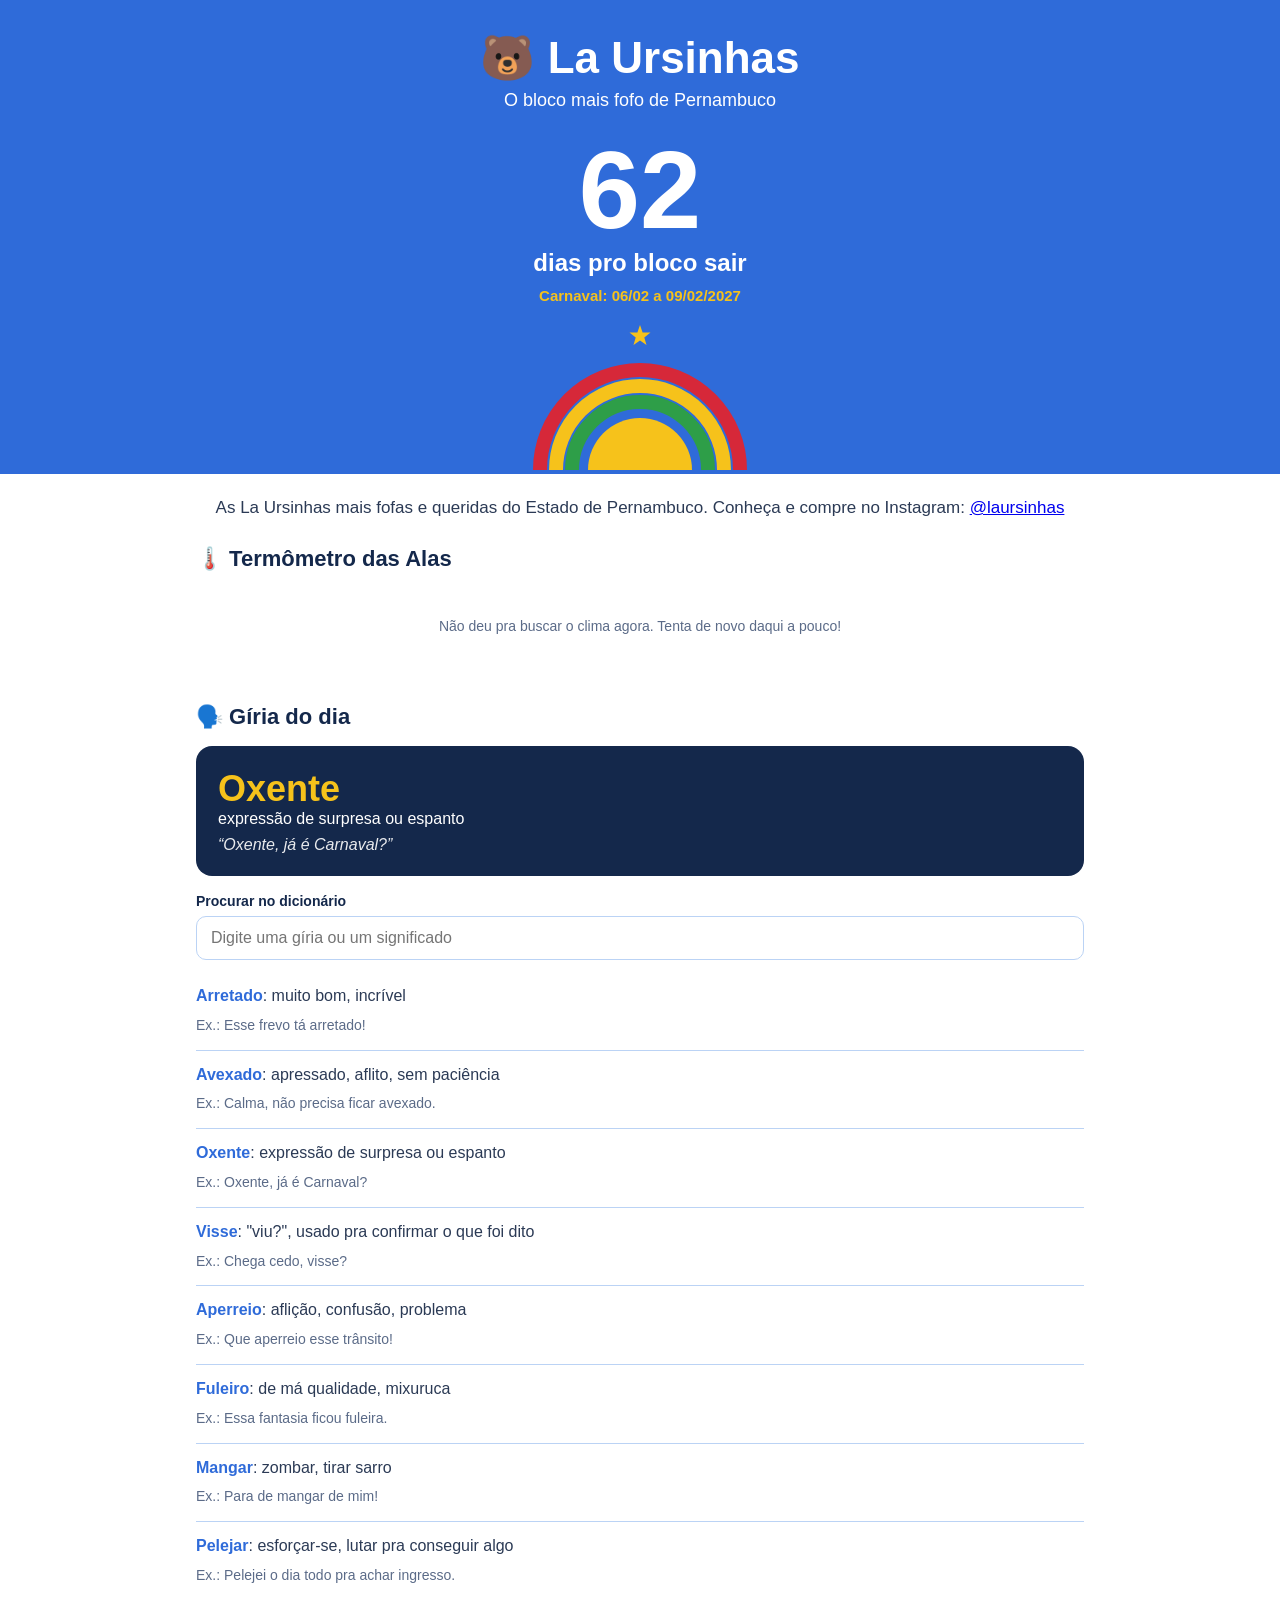
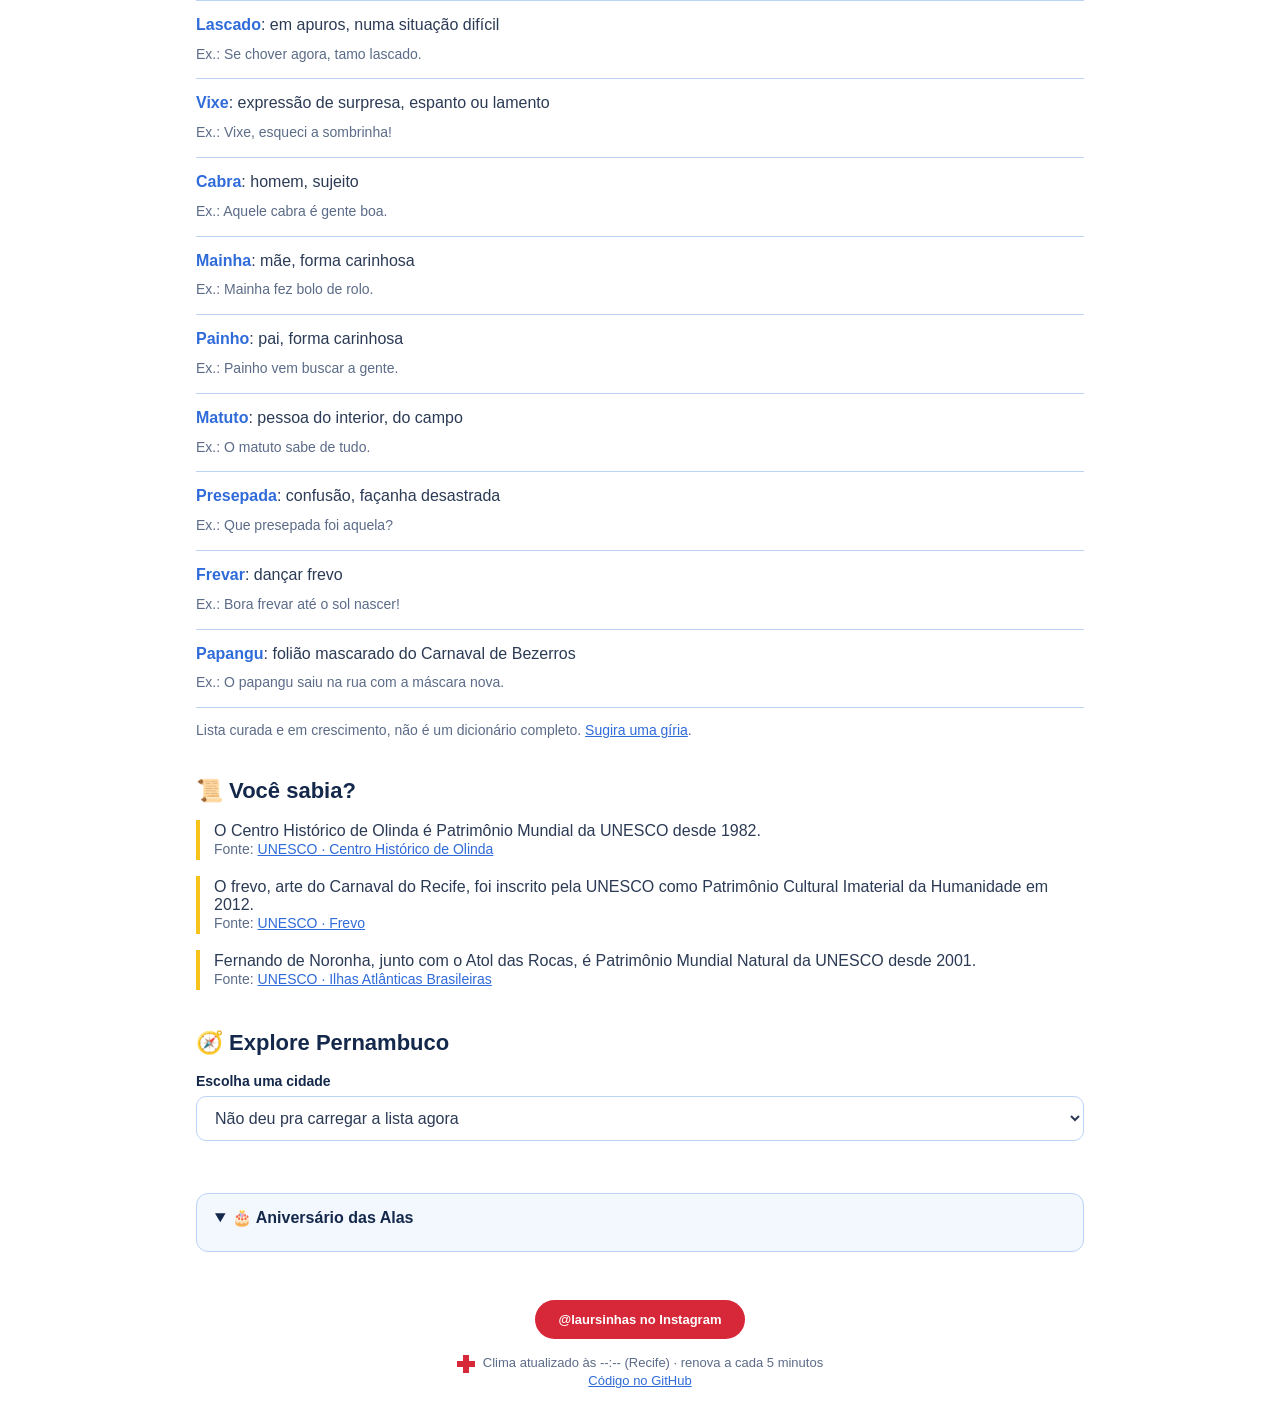
==== index.html @ 79eb5027 "Add files via upload" ====
<!DOCTYPE html>
<html lang="pt-BR">
<head>
<meta charset="utf-8">
<meta name="viewport" content="width=device-width, initial-scale=1">
<title>La Ursinhas · O bloco mais fofo de Pernambuco</title>
<meta name="description" content="Contagem pro Carnaval, clima, gíria do dia e roteiros por Pernambuco, com Recife, Olinda e Bezerros.">
<link rel="canonical" href="https://laursinhas.xyz/">
<link rel="icon" href="data:image/svg+xml,%3Csvg xmlns='http://www.w3.org/2000/svg' viewBox='0 0 100 100'%3E%3Ctext y='.9em' font-size='90'%3E🐻%3C/text%3E%3C/svg%3E">
<meta name="theme-color" content="#2F6BD9">
<meta property="og:type" content="website">
<meta property="og:locale" content="pt_BR">
<meta property="og:url" content="https://laursinhas.xyz/">
<meta property="og:title" content="La Ursinhas · O bloco mais fofo de Pernambuco">
<meta property="og:description" content="Contagem pro Carnaval, clima, gíria do dia e roteiros por Pernambuco.">
<meta property="og:image" content="https://laursinhas.xyz/assets/og.png">
<meta name="twitter:card" content="summary_large_image">
<script type="application/ld+json">{"@context":"https://schema.org","@type":"Organization","name":"La Ursinhas","url":"https://laursinhas.xyz/","sameAs":["https://instagram.com/laursinhas"]}</script>
<style>
:root{--azul:#2F6BD9;--azul-esc:#14284B;--amarelo:#F6C21B;--vermelho:#D62839;--fundo:#F3F8FF;--borda:#BBD3F5;--texto:#2B3A55;--suave:#5B6B88}
*{box-sizing:border-box}
body{margin:0;font-family:"Segoe UI",Helvetica,Arial,sans-serif;background:#fff;color:var(--texto)}
:focus-visible{outline:3px solid var(--amarelo);outline-offset:2px}
header{background:var(--azul);color:#fff;text-align:center;padding:32px 16px 0}
h1{margin:0;font-size:clamp(28px,6vw,44px)}
.tag{margin:6px 0 24px;font-size:18px}
.grande{font-size:clamp(64px,18vw,110px);font-weight:800;line-height:1}
.linha{font-size:clamp(18px,4vw,24px);font-weight:600;margin-top:4px}
.periodo{margin-top:10px;font-size:15px;color:var(--amarelo);font-weight:700}
.emblema{display:block;width:240px;max-width:60%;margin:18px auto 0}
main{max-width:920px;margin:0 auto;padding:24px 16px}
.intro{text-align:center;font-size:17px;margin:0 0 28px}
h2{color:var(--azul-esc);font-size:22px;margin:0 0 16px}
.sec{margin-top:40px}
.alas,.dias{display:grid;grid-template-columns:repeat(auto-fit,minmax(250px,1fr));gap:20px}
.card{background:var(--fundo);border:1.5px solid var(--borda);border-radius:16px;padding:20px}
.card.quente{border:4px solid var(--amarelo);padding:17px}
.selo{font-size:12px;font-weight:700;color:var(--vermelho);margin-bottom:6px}
.topo{display:flex;justify-content:space-between;align-items:center}
.emoji{font-size:38px}
.temp{font-size:40px;font-weight:800;color:var(--azul)}
.nome{font-size:22px;font-weight:700;color:var(--azul-esc);margin-top:8px}
.ala{font-size:14px;color:var(--suave)}
.frase{margin:10px 0;font-size:15px;min-height:40px}
.aniv{font-size:14px;font-weight:700;color:var(--vermelho)}
.erro,.carregando,.nota{color:var(--suave);font-size:14px}
.erro,.carregando{padding:16px;text-align:center}
.destaque{background:var(--azul-esc);color:#fff;border-radius:16px;padding:22px;margin-bottom:16px}
.destaque .p{font-size:36px;font-weight:800;color:var(--amarelo)}
.destaque .ex{margin-top:8px;font-style:italic;opacity:.9}
input,select{font:inherit;width:100%;padding:12px 14px;border:1.5px solid var(--borda);border-radius:10px;background:#fff;color:var(--texto);margin:6px 0 12px}
label{font-weight:700;color:var(--azul-esc);font-size:14px}
.dic{list-style:none;padding:0;margin:0}
.dic li{padding:10px 0;border-bottom:1px solid var(--borda)}
.dic b{color:var(--azul)}
.fato{border-left:4px solid var(--amarelo);padding:2px 0 2px 14px;margin:16px 0}
.fato a,.nota a,.card a,footer a{color:var(--azul)}
details{margin-top:40px;background:var(--fundo);border:1.5px solid var(--borda);border-radius:12px;padding:14px 18px}
summary{cursor:pointer;font-weight:700;color:var(--azul-esc)}
ul{margin:10px 0 0;padding-left:20px;line-height:1.8}
footer{text-align:center;padding:24px 16px 40px;color:var(--suave);font-size:13px}
.botao{display:inline-block;margin-bottom:16px;padding:12px 24px;background:var(--vermelho);color:#fff!important;text-decoration:none;font-weight:700;border-radius:999px}
.cruz{display:inline-block;width:18px;height:18px;vertical-align:middle;margin-right:8px;background:linear-gradient(var(--vermelho),var(--vermelho)) center/6px 100% no-repeat,linear-gradient(var(--vermelho),var(--vermelho)) center/100% 6px no-repeat}
</style>
</head>
<body>
<header>
  <h1>🐻 La Ursinhas</h1>
  <p class="tag">O bloco mais fofo de Pernambuco</p>
  <div class="grande" id="grande">…</div>
  <div class="linha" id="linha"></div>
  <div class="periodo">Carnaval: <span id="periodo"></span></div>
  <svg class="emblema" viewBox="0 -18 240 152" aria-hidden="true">
    <path d="M20 130A100 100 0 0 1 220 130" fill="none" stroke="#D62839" stroke-width="14"/>
    <path d="M36 130A84 84 0 0 1 204 130" fill="none" stroke="#F6C21B" stroke-width="14"/>
    <path d="M52 130A68 68 0 0 1 188 130" fill="none" stroke="#2E9E48" stroke-width="14"/>
    <path d="M68 130A52 52 0 0 1 172 130Z" fill="#F6C21B"/>
    <polygon points="120,-15 117.4,-7.6 109.5,-7.4 115.7,-2.6 113.5,4.9 120,0.5 126.5,4.9 124.3,-2.6 130.5,-7.4 122.6,-7.6" fill="#F6C21B"/>
  </svg>
</header>
<main>
  <p class="intro">As La Ursinhas mais fofas e queridas do Estado de Pernambuco. Conheça e compre no Instagram: <a href="https://instagram.com/laursinhas">@laursinhas</a></p>

  <h2>🌡️ Termômetro das Alas</h2>
  <section class="alas" id="alas"><p class="carregando">Carregando o clima…</p></section>

  <section class="sec">
    <h2>🗣️ Gíria do dia</h2>
    <div class="destaque"><div class="p" id="gp"></div><div id="gs"></div><div class="ex" id="ge"></div></div>
    <label for="busca">Procurar no dicionário</label>
    <input id="busca" type="search" placeholder="Digite uma gíria ou um significado">
    <ul class="dic" id="lista"></ul>
    <p class="nota">Lista curada e em crescimento, não é um dicionário completo. <a href="https://github.com/laursinhas/laursinhas/issues/new?title=Sugest%C3%A3o%20de%20g%C3%ADria">Sugira uma gíria</a>.</p>
  </section>

  <section class="sec">
    <h2>📜 Você sabia?</h2>
    <div id="fatos"></div>
  </section>

  <section class="sec">
    <h2>🧭 Explore Pernambuco</h2>
    <label for="cidade">Escolha uma cidade</label>
    <select id="cidade"><option value="">Carregando cidades…</option></select>
    <div id="roteiro" aria-live="polite"></div>
  </section>

  <details open>
    <summary>🎂 Aniversário das Alas</summary>
    <ul id="aniversarios"></ul>
  </details>
</main>
<footer>
  <a class="botao" href="https://instagram.com/laursinhas">@laursinhas no Instagram</a><br>
  <span class="cruz"></span>Clima atualizado às <span id="hora">--:--</span> (Recife) · renova a cada 5 minutos<br>
  <a href="https://github.com/laursinhas/laursinhas">Código no GitHub</a>
</footer>
<script>
const DIA = 864e5;
const $ = id => document.getElementById(id);
const esc = s => String(s).replace(/[&<>"']/g, c => ({"&":"&amp;","<":"&lt;",">":"&gt;",'"':"&quot;","'":"&#39;"}[c]));
const norm = s => s.normalize("NFD").replace(/[\u0300-\u036f]/g, "").toLowerCase();

const CIDADES = [
  {nome:"Bezerros", lat:-8.23, lon:-35.80, ala:"Ala dos Papangus", aniv:[5,18,null]},
  {nome:"Recife",   lat:-8.05, lon:-34.88, ala:"Ala do Frevo",     aniv:[3,12,1537]},
  {nome:"Olinda",   lat:-8.01, lon:-34.86, ala:"Ala dos Bonecos",  aniv:[3,12,1535]},
];

// palavra, significado, exemplo
const GIRIAS = [
  ["Arretado","muito bom, incrível","Esse frevo tá arretado!"],
  ["Avexado","apressado, aflito, sem paciência","Calma, não precisa ficar avexado."],
  ["Oxente","expressão de surpresa ou espanto","Oxente, já é Carnaval?"],
  ["Visse","\"viu?\", usado pra confirmar o que foi dito","Chega cedo, visse?"],
  ["Aperreio","aflição, confusão, problema","Que aperreio esse trânsito!"],
  ["Fuleiro","de má qualidade, mixuruca","Essa fantasia ficou fuleira."],
  ["Mangar","zombar, tirar sarro","Para de mangar de mim!"],
  ["Pelejar","esforçar-se, lutar pra conseguir algo","Pelejei o dia todo pra achar ingresso."],
  ["Lascado","em apuros, numa situação difícil","Se chover agora, tamo lascado."],
  ["Vixe","expressão de surpresa, espanto ou lamento","Vixe, esqueci a sombrinha!"],
  ["Cabra","homem, sujeito","Aquele cabra é gente boa."],
  ["Mainha","mãe, forma carinhosa","Mainha fez bolo de rolo."],
  ["Painho","pai, forma carinhosa","Painho vem buscar a gente."],
  ["Matuto","pessoa do interior, do campo","O matuto sabe de tudo."],
  ["Presepada","confusão, façanha desastrada","Que presepada foi aquela?"],
  ["Frevar","dançar frevo","Bora frevar até o sol nascer!"],
  ["Papangu","folião mascarado do Carnaval de Bezerros","O papangu saiu na rua com a máscara nova."]
];

// texto, nome da fonte, link da fonte
const FATOS = [
  ["O Centro Histórico de Olinda é Patrimônio Mundial da UNESCO desde 1982.","UNESCO · Centro Histórico de Olinda","https://whc.unesco.org/en/list/189"],
  ["O frevo, arte do Carnaval do Recife, foi inscrito pela UNESCO como Patrimônio Cultural Imaterial da Humanidade em 2012.","UNESCO · Frevo","https://ich.unesco.org/en/RL/00603"],
  ["Fernando de Noronha, junto com o Atol das Rocas, é Patrimônio Mundial Natural da UNESCO desde 2001.","UNESCO · Ilhas Atlânticas Brasileiras","https://whc.unesco.org/en/list/1000"]
];

function hojeRecife(){
  const [y,m,d] = new Intl.DateTimeFormat("en-CA",{timeZone:"America/Recife"}).format(new Date()).split("-").map(Number);
  return Date.UTC(y,m-1,d);
}
function fmt(ts, comAno){
  const d = new Date(ts);
  const s = String(d.getUTCDate()).padStart(2,"0")+"/"+String(d.getUTCMonth()+1).padStart(2,"0");
  return comAno ? s+"/"+d.getUTCFullYear() : s;
}
function pascoa(ano){
  const a=ano%19, b=Math.floor(ano/100), c=ano%100, d=Math.floor(b/4), e=b%4;
  const f=Math.floor((b+8)/25), g=Math.floor((b-f+1)/3);
  const h=(19*a+b-d-g+15)%30, i=Math.floor(c/4), k=c%4;
  const l=(32+2*e+2*i-h-k)%7, m=Math.floor((a+11*h+22*l)/451);
  const x=h+l-7*m+114;
  return Date.UTC(ano, Math.floor(x/31)-1, (x%31)+1);
}
const sabadoCarnaval = ano => pascoa(ano) - 50*DIA;

function carnaval(){
  const hoje = hojeRecife(), ano = new Date(hoje).getUTCFullYear();
  let c = sabadoCarnaval(ano);
  if (hoje > c + 3*DIA) c = sabadoCarnaval(ano+1);
  const dias = Math.round((c-hoje)/DIA);
  let grande, linha;
  if (dias > 1){ grande = dias; linha = "dias pro bloco sair"; }
  else if (dias === 1){ grande = "1"; linha = "dia: é amanhã!"; }
  else if (dias === 0){ grande = "HOJE"; linha = "o bloco está na rua!"; }
  else { grande = "🥁"; linha = "o Carnaval não para!"; }
  $("grande").textContent = grande;
  $("linha").textContent = linha;
  $("periodo").textContent = fmt(c)+" a "+fmt(c+3*DIA,true);
}

function aniversario(mes, dia, ano){
  const hoje = hojeRecife(), y = new Date(hoje).getUTCFullYear();
  let p = Date.UTC(y,mes-1,dia);
  if (p < hoje) p = Date.UTC(y+1,mes-1,dia);
  const faltam = Math.round((p-hoje)/DIA);
  const idade = ano ? ` (${new Date(p).getUTCFullYear()-ano} anos)` : "";
  return {faltam, data: fmt(p), idade};
}

function humor(t, chuva, code){
  if (code >= 95) return ["⛈️","Trovoada! Bloco recolhido, frevo só dentro de casa."];
  if (chuva > 0 || (code>=51 && code<=67) || (code>=80 && code<=82)) return ["🌧️","Choveu! Abre a sombrinha que o frevo não para."];
  if (t >= 32) return ["🥵","Quente demais! Bloco na sombra com água de coco."];
  if (t <= 22) return ["🧣","Fresquinho! Papangu de casaco hoje."];
  return ["😎","Tempo bom, bloco liberado pra sair."];
}

async function atualizar(){
  carnaval();
  const box = $("alas");
  try{
    const url = "https://api.open-meteo.com/v1/forecast?latitude="+CIDADES.map(c=>c.lat).join(",")
      +"&longitude="+CIDADES.map(c=>c.lon).join(",")
      +"&current=temperature_2m,precipitation,weather_code&timezone=America/Recife";
    const r = await fetch(url);
    if (!r.ok) throw new Error(r.status);
    const dados = await r.json();
    const itens = CIDADES.map((c,i)=>{
      const cur = dados[i].current;
      const [e,f] = humor(cur.temperature_2m, cur.precipitation, cur.weather_code);
      return {...c, temp:cur.temperature_2m, e, f, a:aniversario(...c.aniv)};
    });
    const iq = itens.findIndex(x => x.temp === Math.max(...itens.map(y=>y.temp)));
    box.innerHTML = itens.map((x,i)=>`
      <article class="card${i===iq?" quente":""}">
        ${i===iq?'<div class="selo">🔥 ALA MAIS QUENTE</div>':""}
        <div class="topo"><span class="emoji">${x.e}</span><span class="temp">${Math.round(x.temp)}°C</span></div>
        <div class="nome">${x.nome}</div>
        <div class="ala">${x.ala}</div>
        <p class="frase">${x.f}</p>
        <div class="aniv">🎂 ${x.a.faltam===0 ? "parabéns, é hoje!" : x.a.data+" · faltam "+x.a.faltam+" dias"}</div>
      </article>`).join("");
    $("aniversarios").innerHTML = [...itens]
      .sort((p,q)=>p.a.faltam-q.a.faltam)
      .map(x=>`<li>🎂 ${x.nome}: ${x.a.faltam===0 ? "parabéns, é hoje!" : "faltam "+x.a.faltam+" dias, em "+x.a.data}${x.a.idade}</li>`).join("");
    $("hora").textContent = new Intl.DateTimeFormat("pt-BR",{timeZone:"America/Recife",hour:"2-digit",minute:"2-digit"}).format(new Date());
  }catch(e){
    box.innerHTML = '<p class="erro">Não deu pra buscar o clima agora. Tenta de novo daqui a pouco!</p>';
  }
}

// ---------- Gíria do dia + dicionário ----------
function girias(){
  const g = GIRIAS[Math.floor(hojeRecife()/DIA) % GIRIAS.length];
  $("gp").textContent = g[0];
  $("gs").textContent = g[1];
  $("ge").textContent = "“"+g[2]+"”";
  const mostrar = q => {
    const t = norm(q.trim());
    const l = GIRIAS.filter(x => norm(x[0]+" "+x[1]).includes(t));
    $("lista").innerHTML = l.length
      ? l.map(x=>`<li><b>${esc(x[0])}</b>: ${esc(x[1])}<br><span class="ala">Ex.: ${esc(x[2])}</span></li>`).join("")
      : '<li class="erro">Nenhuma gíria encontrada. Que tal sugerir essa?</li>';
  };
  $("busca").addEventListener("input", e => mostrar(e.target.value));
  mostrar("");
}

function fatos(){
  $("fatos").innerHTML = FATOS.map(f=>`<div class="fato">${esc(f[0])}<br><span class="nota">Fonte: <a href="${esc(f[2])}" target="_blank" rel="noopener">${esc(f[1])}</a></span></div>`).join("");
}

// ---------- Explore Pernambuco ----------
async function cidades(){
  const sel = $("cidade");
  try{
    const r = await fetch("https://servicodados.ibge.gov.br/api/v1/localidades/estados/26/municipios?orderBy=nome");
    if (!r.ok) throw new Error(r.status);
    const l = await r.json();
    sel.innerHTML = '<option value="">Escolha uma cidade…</option>'+l.map(m=>`<option>${esc(m.nome)}</option>`).join("");
  }catch(e){
    sel.innerHTML = '<option value="">Não deu pra carregar a lista agora</option>';
  }
  sel.addEventListener("change", () => roteiro(sel.value));
}

async function roteiro(nome){
  const out = $("roteiro");
  if (!nome){ out.innerHTML = ""; return; }
  out.innerHTML = '<p class="carregando">Montando o roteiro…</p>';
  try{
    const g = await (await fetch("https://geocoding-api.open-meteo.com/v1/search?name="+encodeURIComponent(nome)+"&count=10&language=pt&country_code=BR")).json();
    const loc = (g.results||[]).find(x => x.admin1 === "Pernambuco");
    if (!loc) throw new Error("sem-local");
    const [p, w] = await Promise.all([
      fetch(`https://api.open-meteo.com/v1/forecast?latitude=${loc.latitude}&longitude=${loc.longitude}&current=temperature_2m&daily=temperature_2m_max,precipitation_probability_max&forecast_days=3&timezone=auto`).then(r=>r.json()),
      fetch(`https://pt.wikipedia.org/w/api.php?action=query&list=geosearch&gscoord=${loc.latitude}%7C${loc.longitude}&gsradius=10000&gslimit=15&format=json&origin=*`).then(r=>r.json())
    ]);
    const lugares = (w.query && w.query.geosearch) || [];
    let h = `<p>Agora em <b>${esc(nome)}</b>: ${Math.round(p.current.temperature_2m)}°C</p>`;
    if (!lugares.length) h += '<p class="erro">Não achei lugares citados na Wikipédia perto dessa cidade.</p>';
    h += '<div class="dias">';
    for (let d = 0; d < 3 && d*3 < lugares.length; d++){
      const chuva = p.daily.precipitation_probability_max[d];
      const dt = p.daily.time[d].split("-").reverse().slice(0,2).join("/");
      h += `<article class="card"><b>Dia ${d+1} · ${dt}</b>
        <div class="ala">${chuva>=60?"🌧️":"🌤️"} ${chuva}% de chuva · máx. ${Math.round(p.daily.temperature_2m_max[d])}°C${chuva>=60?" · deixa o ar livre pra outro dia":""}</div><ul>`
        + lugares.slice(d*3, d*3+3).map(l=>`<li><a href="https://pt.wikipedia.org/wiki/${encodeURIComponent(l.title.replace(/ /g,"_"))}" target="_blank" rel="noopener">${esc(l.title)}</a> <span class="ala">(${(l.dist/1000).toFixed(1)} km)</span></li>`).join("")
        + "</ul></article>";
    }
    h += '</div><p class="nota">Sugestão automática com lugares próximos citados na Wikipédia, do mais perto pro mais longe. Confira horários e se o local está aberto antes de ir.</p>';
    out.innerHTML = h;
  }catch(e){
    out.innerHTML = '<p class="erro">Não consegui montar o roteiro dessa cidade agora. Tenta outra ou volta daqui a pouco.</p>';
  }
}

girias();
fatos();
cidades();
atualizar();
setInterval(atualizar, 5*60*1000);
</script>
</body>
</html>
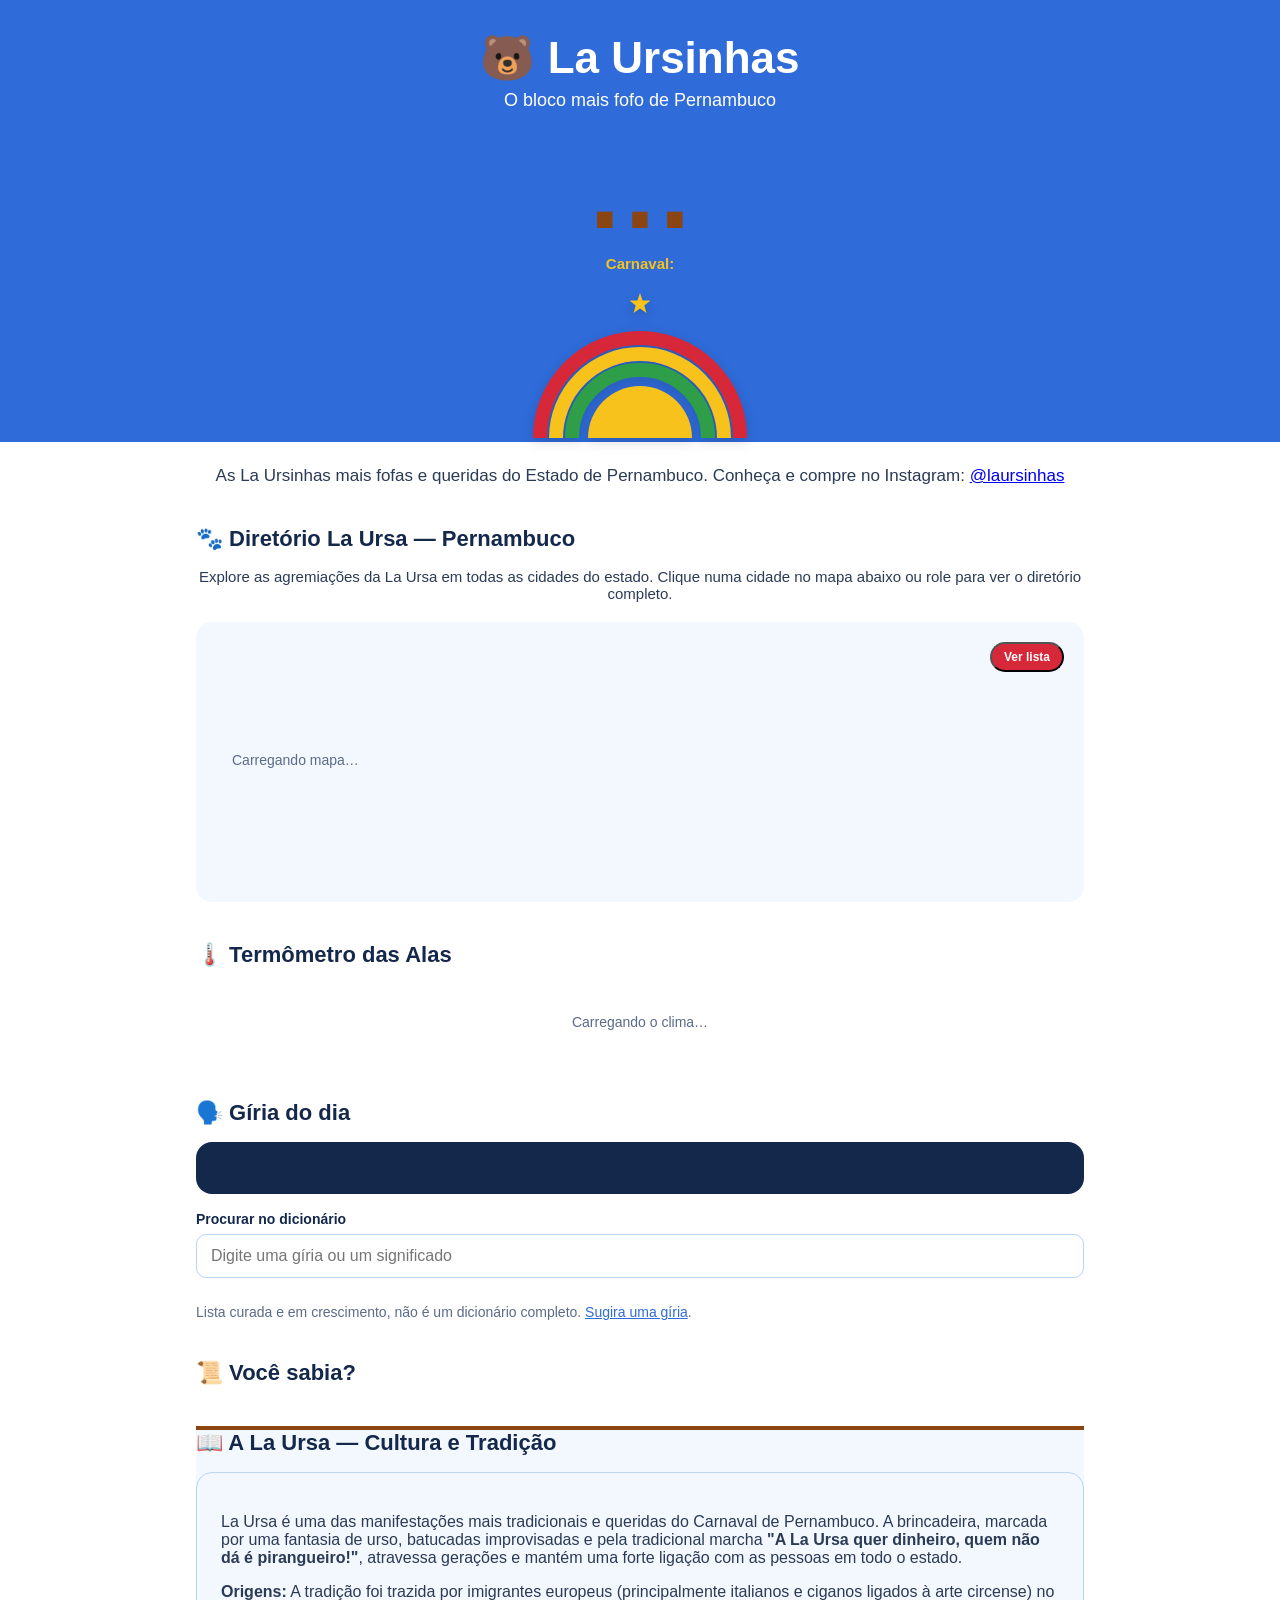
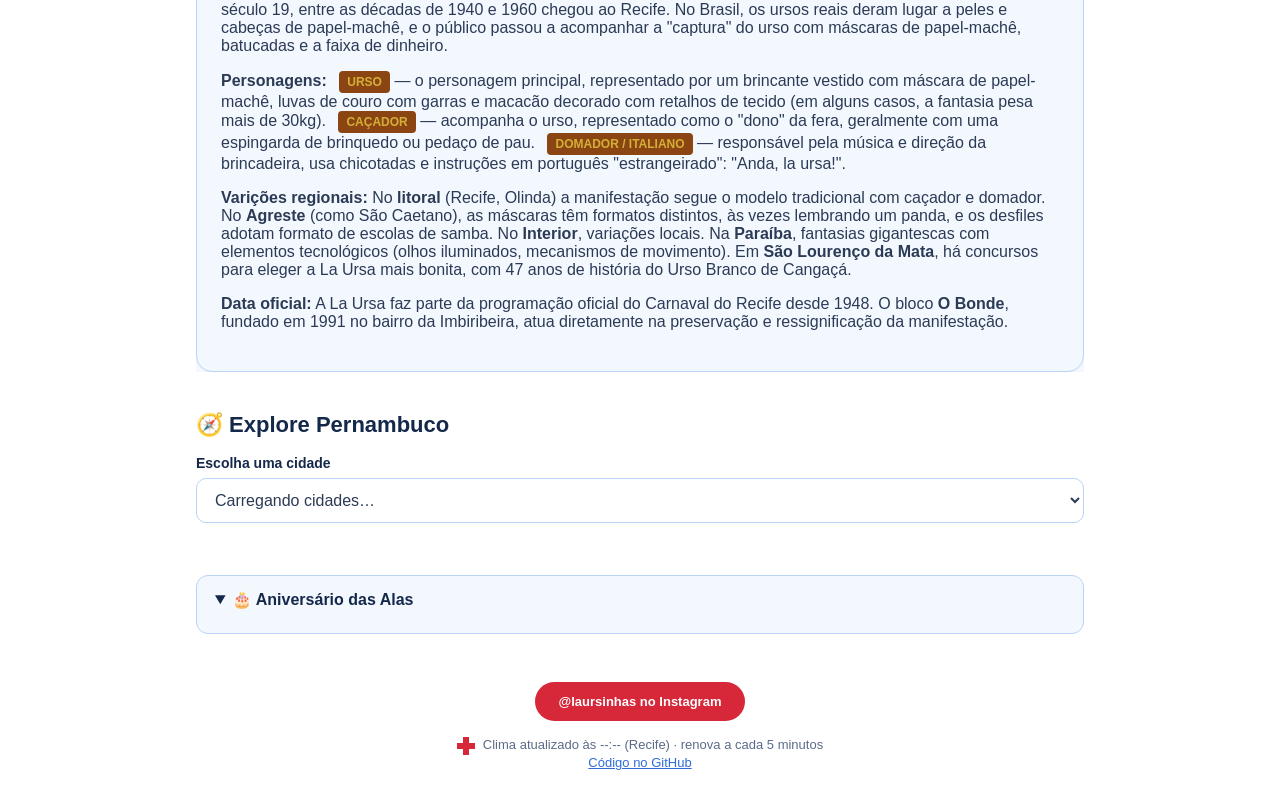
==== commit 05e0389b: "v2.0 do website LaUrsinhas v2.0 criado usando Nemotron 3.5 Lightning Free no OpenCode" ====
--- a/index.html
+++ b/index.html
@@ -4,7 +4,7 @@
 <meta charset="utf-8">
 <meta name="viewport" content="width=device-width, initial-scale=1">
 <title>La Ursinhas · O bloco mais fofo de Pernambuco</title>
-<meta name="description" content="Contagem pro Carnaval, clima, gíria do dia e roteiros por Pernambuco, com Recife, Olinda e Bezerros.">
+<meta name="description" content="Contagem pro Carnaval, clima, gíria do dia e roteiros por Pernambuco, com La Ursa e o universo cultural do Carnaval pernambucano">
 <link rel="canonical" href="https://laursinhas.xyz/">
 <link rel="icon" href="data:image/svg+xml,%3Csvg xmlns='http://www.w3.org/2000/svg' viewBox='0 0 100 100'%3E%3Ctext y='.9em' font-size='90'%3E🐻%3C/text%3E%3C/svg%3E">
 <meta name="theme-color" content="#2F6BD9">
@@ -12,22 +12,22 @@
 <meta property="og:locale" content="pt_BR">
 <meta property="og:url" content="https://laursinhas.xyz/">
 <meta property="og:title" content="La Ursinhas · O bloco mais fofo de Pernambuco">
-<meta property="og:description" content="Contagem pro Carnaval, clima, gíria do dia e roteiros por Pernambuco.">
+<meta property="og:description" content="Contagem pro Carnaval, clima, gíria do dia e roteiros por Pernambuco, com La Ursa">
 <meta property="og:image" content="https://laursinhas.xyz/assets/og.png">
 <meta name="twitter:card" content="summary_large_image">
 <script type="application/ld+json">{"@context":"https://schema.org","@type":"Organization","name":"La Ursinhas","url":"https://laursinhas.xyz/","sameAs":["https://instagram.com/laursinhas"]}</script>
 <style>
-:root{--azul:#2F6BD9;--azul-esc:#14284B;--amarelo:#F6C21B;--vermelho:#D62839;--fundo:#F3F8FF;--borda:#BBD3F5;--texto:#2B3A55;--suave:#5B6B88}
+:root{--azul:#2F6BD9;--azul-esc:#14284B;--amarelo:#F6C21B;--vermelho:#D62839;--fundo:#F3F8FF;--borda:#BBD3F5;--texto:#2B3A55;--suave:#5B6B88;--ursa-marrão:#8B4513;--ursa-ouro:#D4AF37;--ursa-branco:#F5F5F5}
 *{box-sizing:border-box}
 body{margin:0;font-family:"Segoe UI",Helvetica,Arial,sans-serif;background:#fff;color:var(--texto)}
 :focus-visible{outline:3px solid var(--amarelo);outline-offset:2px}
 header{background:var(--azul);color:#fff;text-align:center;padding:32px 16px 0}
 h1{margin:0;font-size:clamp(28px,6vw,44px)}
 .tag{margin:6px 0 24px;font-size:18px}
-.grande{font-size:clamp(64px,18vw,110px);font-weight:800;line-height:1}
+.grande{font-size:clamp(64px,18vw,110px);font-weight:800;line-height:1;color:var(--ursa-marrão)}
 .linha{font-size:clamp(18px,4vw,24px);font-weight:600;margin-top:4px}
 .periodo{margin-top:10px;font-size:15px;color:var(--amarelo);font-weight:700}
-.emblema{display:block;width:240px;max-width:60%;margin:18px auto 0}
+.emblema{display:block;width:240px;max-width:60%;margin:18px auto 0;filter:drop-shadow(0 4px 6px rgba(0,0,0,.15))}
 main{max-width:920px;margin:0 auto;padding:24px 16px}
 .intro{text-align:center;font-size:17px;margin:0 0 28px}
 h2{color:var(--azul-esc);font-size:22px;margin:0 0 16px}
@@ -61,6 +61,7 @@
 footer{text-align:center;padding:24px 16px 40px;color:var(--suave);font-size:13px}
 .botao{display:inline-block;margin-bottom:16px;padding:12px 24px;background:var(--vermelho);color:#fff!important;text-decoration:none;font-weight:700;border-radius:999px}
 .cruz{display:inline-block;width:18px;height:18px;vertical-align:middle;margin-right:8px;background:linear-gradient(var(--vermelho),var(--vermelho)) center/6px 100% no-repeat,linear-gradient(var(--vermelho),var(--vermelho)) center/100% 6px no-repeat}
+.ursa-badge{display:inline-block;padding:4px 8px;border-radius:4px;font-size:12px;font-weight:700;background:var(--ursa-marrão);color:var(--ursa-ouro);margin-left:8px;text-transform:uppercase}
 </style>
 </head>
 <body>
@@ -81,9 +82,31 @@
 <main>
   <p class="intro">As La Ursinhas mais fofas e queridas do Estado de Pernambuco. Conheça e compre no Instagram: <a href="https://instagram.com/laursinhas">@laursinhas</a></p>
 
-  <h2>🌡️ Termômetro das Alas</h2>
-  <section class="alas" id="alas"><p class="carregando">Carregando o clima…</p></section>
-
+  <!-- La Ursa Directory -->
+  <section class="sec">
+    <h2>🐾 Diretório La Ursa — Pernambuco</h2>
+    <p class="intro" style="margin:0 0 20px;font-size:15px">Explore as agremiações da La Ursa em todas as cidades do estado. Clique numa cidade no mapa abaixo ou role para ver o diretório completo.</p>
+    <div id="mapa-ursa" style="height:280px;background:var(--fundo);border:1.5 solid var(--borda);border-radius:16px;padding:20px;margin:0 0 20px;position:relative;min-height:200px">
+      <div style="position:absolute;top:20px;right:20px">
+        <button class="botao" id="btn-lista" style="font-size:12px;padding:6px 12px">Ver lista</button>
+      </div>
+      <p class="carregando" style="position:absolute;left:20px;top:100px">Carregando mapa…</p>
+    </div>
+    <div id="diretorio-ursa" style="display:none;max-height:400px;overflow:auto">
+      <p style="font-size:14px;color:var(--suave)">Selecione uma cidade acima ou use o seletor:</p>
+      <select id="cidade-ursa" style="width:100%;padding:12px;margin:10px 0;border:1.5px solid var(--borda);border-radius:10px;font-size:15px">
+        <option value="">Selecione uma cidade</option>
+      </select>
+    </div>
+  </section>
+
+  <!-- Termômetro das Alas -->
+  <section class="sec">
+    <h2>🌡️ Termômetro das Alas</h2>
+    <section class="alas" id="alas"><p class="carregando">Carregando o clima…</p></section>
+  </section>
+
+  <!-- Gíria do dia -->
   <section class="sec">
     <h2>🗣️ Gíria do dia</h2>
     <div class="destaque"><div class="p" id="gp"></div><div id="gs"></div><div class="ex" id="ge"></div></div>
@@ -93,11 +116,25 @@
     <p class="nota">Lista curada e em crescimento, não é um dicionário completo. <a href="https://github.com/laursinhas/laursinhas/issues/new?title=Sugest%C3%A3o%20de%20g%C3%ADria">Sugira uma gíria</a>.</p>
   </section>
 
+  <!-- Você sabia? -->
   <section class="sec">
     <h2>📜 Você sabia?</h2>
     <div id="fatos"></div>
   </section>
 
+  <!-- La Ursa Cultural -->
+  <section class="sec" style="background:var(--fundo);border-top:4px solid var(--ursa-marrão)">
+    <h2>📖 A La Ursa — Cultura e Tradição</h2>
+    <div class="card" style="padding:24px">
+      <p>La Ursa é uma das manifestações mais tradicionais e queridas do Carnaval de Pernambuco. A brincadeira, marcada por uma fantasia de urso, batucadas improvisadas e pela tradicional marcha <strong>"A La Ursa quer dinheiro, quem não dá é pirangueiro!"</strong>, atravessa gerações e mantém uma forte ligação com as pessoas em todo o estado.</p>
+      <p><strong>Origens:</strong> A tradição foi trazida por imigrantes europeus (principalmente italianos e ciganos ligados à arte circense) no século 19, entre as décadas de 1940 e 1960 chegou ao Recife. No Brasil, os ursos reais deram lugar a peles e cabeças de papel-machê, e o público passou a acompanhar a "captura" do urso com máscaras de papel-machê, batucadas e a faixa de dinheiro.</p>
+      <p><strong>Personagens:</strong> <span class="ursa-badge">URSO</span> — o personagem principal, representado por um brincante vestido com máscara de papel-machê, luvas de couro com garras e macacão decorado com retalhos de tecido (em alguns casos, a fantasia pesa mais de 30kg). <span class="ursa-badge">CAÇADOR</span> — acompanha o urso, representado como o "dono" da fera, geralmente com uma espingarda de brinquedo ou pedaço de pau. <span class="ursa-badge">DOMADOR / ITALIANO</span> — responsável pela música e direção da brincadeira, usa chicotadas e instruções em português "estrangeirado": "Anda, la ursa!".</p>
+      <p><strong>Varições regionais:</strong> No <strong>litoral</strong> (Recife, Olinda) a manifestação segue o modelo tradicional com caçador e domador. No <strong>Agreste</strong> (como São Caetano), as máscaras têm formatos distintos, às vezes lembrando um panda, e os desfiles adotam formato de escolas de samba. No <strong>Interior</strong>, variações locais. Na <strong>Paraíba</strong>, fantasias gigantescas com elementos tecnológicos (olhos iluminados, mecanismos de movimento). Em <strong>São Lourenço da Mata</strong>, há concursos para eleger a La Ursa mais bonita, com 47 anos de história do Urso Branco de Cangaçá.</p>
+      <p><strong>Data oficial:</strong> A La Ursa faz parte da programação oficial do Carnaval do Recife desde 1948. O bloco <strong>O Bonde</strong>, fundado em 1991 no bairro da Imbiribeira, atua diretamente na preservação e ressignificação da manifestação.</p>
+    </div>
+  </section>
+
+  <!-- Explore Pernambuco -->
   <section class="sec">
     <h2>🧭 Explore Pernambuco</h2>
     <label for="cidade">Escolha uma cidade</label>
@@ -105,6 +142,7 @@
     <div id="roteiro" aria-live="polite"></div>
   </section>
 
+  <!-- Aniversário das Alas -->
   <details open>
     <summary>🎂 Aniversário das Alas</summary>
     <ul id="aniversarios"></ul>
@@ -118,7 +156,7 @@
 <script>
 const DIA = 864e5;
 const $ = id => document.getElementById(id);
-const esc = s => String(s).replace(/[&<>"']/g, c => ({"&":"&amp;","<":"&lt;",">":"&gt;",'"':"&quot;","'":"&#39;"}[c]));
+const esc = s => String(s).replace(/[&<>"']/g, c => ({"&":"&","<":"<",">":">",'"':""","'":"'"}[c]));
 const norm = s => s.normalize("NFD").replace(/[\u0300-\u036f]/g, "").toLowerCase();
 
 const CIDADES = [
@@ -127,7 +165,7 @@
   {nome:"Olinda",   lat:-8.01, lon:-34.86, ala:"Ala dos Bonecos",  aniv:[3,12,1535]},
 ];
 
-// palavra, significado, exemplo
+// Dicionário de gírias (mantido do V1)
 const GIRIAS = [
   ["Arretado","muito bom, incrível","Esse frevo tá arretado!"],
   ["Avexado","apressado, aflito, sem paciência","Calma, não precisa ficar avexado."],
@@ -148,13 +186,129 @@
   ["Papangu","folião mascarado do Carnaval de Bezerros","O papangu saiu na rua com a máscara nova."]
 ];
 
-// texto, nome da fonte, link da fonte
+// Fatos (mantido do V1)
 const FATOS = [
   ["O Centro Histórico de Olinda é Patrimônio Mundial da UNESCO desde 1982.","UNESCO · Centro Histórico de Olinda","https://whc.unesco.org/en/list/189"],
   ["O frevo, arte do Carnaval do Recife, foi inscrito pela UNESCO como Patrimônio Cultural Imaterial da Humanidade em 2012.","UNESCO · Frevo","https://ich.unesco.org/en/RL/00603"],
   ["Fernando de Noronha, junto com o Atol das Rocas, é Patrimônio Mundial Natural da UNESCO desde 2001.","UNESCO · Ilhas Atlânticas Brasileiras","https://whc.unesco.org/en/list/1000"]
 ];
 
+// Dados La Ursa por cidade (expandido para todas as cidades de PE)
+const DADOS_URSA = {
+  // Formato: cidade -> {grupo, fundador, ano, variacao, descricao, contato, icone}
+  Recife: {
+    grupo: "La Ursa do Bonde",
+    fundador: "O Bonde (Cid Cavalcanti)",
+    ano: 1991,
+    variacao: "Litoral tradicional",
+    descricao: "A agremiação fundadora da La Ursa no Recife, preservando a tradição do caçador, domador e do urso de papel-machê. Desfile oficial desde 1948.",
+    contato: "@obonde no Instagram",
+    icone: "🎪"
+  },
+  Olinda: {
+    grupo: "La Ursa dos Bonecos",
+    fundador: "Coletivo Bonecos de Olinda",
+    ano: 1978,
+    variacao: "Litoral clássico",
+    descricao: "Integrante do carnaval de Olinda, com máscaras de papel-machê artesanais e batucada no Centro Histórico.",
+    contato: "@coletivobonecos",
+    icone: "🐘"
+  },
+  Bezerros: {
+    grupo: "La Ursa dos Papangus",
+    fundador: "Bloco dos Papangus",
+    ano: 1965,
+    variacao: "Agreste",
+    descricao: "No Agreste de Pernambuco, as máscaras têm formatos estilizados e os desfiles ocorrem em ruas estreitas com Instrumentos simples (latas, retalhos de madeira).",
+    contato: "@blocodospapangus",
+    icone: "🐼"
+  },
+  // Cidades adicionais de Pernambuco (exemplos estruturais)
+  Caruaru: {
+    grupo: "La Ursa de Caruaru",
+    fundador: "Comunidade Local",
+    ano: 1952,
+    variacao: "Interior",
+    descricao: "Uma das cidades do interior com forte tradição da La Ursa, com concursos de fantasia e desfiles nas principais avenidas.",
+    contato: "Prefeitura de Caruaru",
+    icone: "🏙️"
+  },
+  Garanhuns: {
+    grupo: "La Ursa de Garanhuns",
+    fundador: "Associação Cultural",
+    ano: 1988,
+    variacao: "Interior",
+    descricao: "Presente nos festejos de Janeiro e Carnaval, com participação de grupos escolares e comunitários.",
+    contato: "Associação Cultural local",
+    icone: "🎭"
+  },
+  Paulista: {
+    grupo: "La Ursa de Paulista",
+    fundador: "Moradores locais",
+    ano: 2005,
+    variacao: "Litoral",
+    descricao: "Grupo emergente que resgata a tradição nas praias do litoral sul de PE.",
+    contato: "Grupo comunitário",
+    icone: "🏖️"
+  },
+  Jaboatão: {
+    grupo: "La Ursa de Jaboatão",
+    fundador: "Coletivo de Artistas",
+    ano: 1995,
+    variacao: "Litoral",
+    descricao: "Presente no Carnaval de Rua do Grande Recife, com batucadas e moreirinhas.",
+    contato: "Coletivo artístico",
+    icone: "🌊"
+  }
+};
+
+// Inicializar seletor de cidades
+function cidades(){
+  const sel = $("cidade");
+  try{
+    const r = await fetch("https://servicodados.ibge.gov.br/api/v1/localidades/estados/26/municipios?orderBy=nome");
+    if (!r.ok) throw new Error(r.status);
+    const l = await r.json();
+    sel.innerHTML = '<option value="">Escolha uma cidade…</option>'+l.map(m=>`<option>${esc(m.nome)}</option>`).join("");
+  }catch(e){
+    sel.innerHTML = '<option value="">Não deu pra carregar a lista agora</option>';
+  }
+  sel.addEventListener("change", () => roteiro(sel.value));
+}
+
+// Roteiro por cidade
+async function roteiro(nome){
+  const out = $("roteiro");
+  if (!nome){ out.innerHTML = ""; return; }
+  out.innerHTML = '<p class="carregando">Montando o roteiro…</p>';
+  try{
+    const g = await (await fetch("https://geocoding-api.open-meteo.com/v1/search?name="+encodeURIComponent(nome)+"&count=10&language=pt&country_code=BR")).json();
+    const loc = (g.results||[]).find(x => x.admin1 === "Pernambuco");
+    if (!loc) throw new Error("sem-local");
+    const [p, w] = await Promise.all([
+      fetch(`https://api.open-meteo.com/v1/forecast?latitude=${loc.latitude}&longitude=${loc.longitude}&current=temperature_2m&daily=temperature_2m_max,precipitation_probability_max&forecast_days=3&timezone=auto`).then(r=>r.json()),
+      fetch(`https://pt.wikipedia.org/w/api.php?action=query&list=geosearch&gscoord=${loc.latitude}%7C${loc.longitude}&gsradius=10000&gslimit=15&format=json&origin=*`).then(r=>r.json())
+    ]);
+    const lugares = (w.query && w.query.geosearch) || [];
+    let h = `<p>Agora em <b>${esc(nome)}</b>: ${Math.round(p.current.temperature_2m)}°C</p>`;
+    if (!lugares.length) h += '<p class="erro">Não achei lugares citados na Wikipédia perto dessa cidade.</p>';
+    h += '<div class="dias">';
+    for (let d = 0; d < 3 && d*3 < lugares.length; d++){
+      const chuva = p.daily.precipitation_probability_max[d];
+      const dt = p.daily.time[d].split("-").reverse().slice(0,2).join("/");
+      h += `<article class="card"><b>Dia ${d+1} · ${dt}</b>
+        <div class="ala">${chuva>=60?"🌧️":"🌤️"} ${chuva}% de chuva · máx. ${Math.round(p.daily.temperature_2m_max[d])}°C${chuva>=60?" · deixa o ar livre pra outro dia":""}</div><ul>`
+        + lugares.slice(d*3, d*3+3).map(l=>`<li><a href="https://pt.wikipedia.org/wiki/${encodeURIComponent(l.title.replace(/ /g,"_"))}" target="_blank" rel="noopener">${esc(l.title)}</a> <span class="ala">(${(l.dist/1000).toFixed(1)} km)</span></li>`).join("")
+        + "</ul></article>";
+    }
+    h += '</div><p class="nota">Sugestão automática com lugares próximos citados na Wikipédia, do mais perto pro mais longe. Confira horários e se o local está aberto antes de ir.</p>';
+    out.innerHTML = h;
+  }catch(e){
+    out.innerHTML = '<p class="erro">Não consegui montar o roteiro dessa cidade agora. Tenta outra ou volta daqui a pouco.</p>';
+  }
+}
+
+// Atualizar clima
 function hojeRecife(){
   const [y,m,d] = new Intl.DateTimeFormat("en-CA",{timeZone:"America/Recife"}).format(new Date()).split("-").map(Number);
   return Date.UTC(y,m-1,d);
@@ -173,7 +327,6 @@
   return Date.UTC(ano, Math.floor(x/31)-1, (x%31)+1);
 }
 const sabadoCarnaval = ano => pascoa(ano) - 50*DIA;
-
 function carnaval(){
   const hoje = hojeRecife(), ano = new Date(hoje).getUTCFullYear();
   let c = sabadoCarnaval(ano);
@@ -188,7 +341,6 @@
   $("linha").textContent = linha;
   $("periodo").textContent = fmt(c)+" a "+fmt(c+3*DIA,true);
 }
-
 function aniversario(mes, dia, ano){
   const hoje = hojeRecife(), y = new Date(hoje).getUTCFullYear();
   let p = Date.UTC(y,mes-1,dia);
@@ -197,7 +349,6 @@
   const idade = ano ? ` (${new Date(p).getUTCFullYear()-ano} anos)` : "";
   return {faltam, data: fmt(p), idade};
 }
-
 function humor(t, chuva, code){
   if (code >= 95) return ["⛈️","Trovoada! Bloco recolhido, frevo só dentro de casa."];
   if (chuva > 0 || (code>=51 && code<=67) || (code>=80 && code<=82)) return ["🌧️","Choveu! Abre a sombrinha que o frevo não para."];
@@ -205,7 +356,6 @@
   if (t <= 22) return ["🧣","Fresquinho! Papangu de casaco hoje."];
   return ["😎","Tempo bom, bloco liberado pra sair."];
 }
-
 async function atualizar(){
   carnaval();
   const box = $("alas");
@@ -240,7 +390,7 @@
   }
 }
 
-// ---------- Gíria do dia + dicionário ----------
+// ---------- Gíria do dia ----------
 function girias(){
   const g = GIRIAS[Math.floor(hojeRecife()/DIA) % GIRIAS.length];
   $("gp").textContent = g[0];
@@ -257,60 +407,56 @@
   mostrar("");
 }
 
+// Fatos
 function fatos(){
   $("fatos").innerHTML = FATOS.map(f=>`<div class="fato">${esc(f[0])}<br><span class="nota">Fonte: <a href="${esc(f[2])}" target="_blank" rel="noopener">${esc(f[1])}</a></span></div>`).join("");
 }
 
-// ---------- Explore Pernambuco ----------
-async function cidades(){
-  const sel = $("cidade");
-  try{
-    const r = await fetch("https://servicodados.ibge.gov.br/api/v1/localidades/estados/26/municipios?orderBy=nome");
-    if (!r.ok) throw new Error(r.status);
-    const l = await r.json();
-    sel.innerHTML = '<option value="">Escolha uma cidade…</option>'+l.map(m=>`<option>${esc(m.nome)}</option>`).join("");
-  }catch(e){
-    sel.innerHTML = '<option value="">Não deu pra carregar a lista agora</option>';
-  }
-  sel.addEventListener("change", () => roteiro(sel.value));
-}
-
-async function roteiro(nome){
-  const out = $("roteiro");
-  if (!nome){ out.innerHTML = ""; return; }
-  out.innerHTML = '<p class="carregando">Montando o roteiro…</p>';
-  try{
-    const g = await (await fetch("https://geocoding-api.open-meteo.com/v1/search?name="+encodeURIComponent(nome)+"&count=10&language=pt&country_code=BR")).json();
-    const loc = (g.results||[]).find(x => x.admin1 === "Pernambuco");
-    if (!loc) throw new Error("sem-local");
-    const [p, w] = await Promise.all([
-      fetch(`https://api.open-meteo.com/v1/forecast?latitude=${loc.latitude}&longitude=${loc.longitude}&current=temperature_2m&daily=temperature_2m_max,precipitation_probability_max&forecast_days=3&timezone=auto`).then(r=>r.json()),
-      fetch(`https://pt.wikipedia.org/w/api.php?action=query&list=geosearch&gscoord=${loc.latitude}%7C${loc.longitude}&gsradius=10000&gslimit=15&format=json&origin=*`).then(r=>r.json())
-    ]);
-    const lugares = (w.query && w.query.geosearch) || [];
-    let h = `<p>Agora em <b>${esc(nome)}</b>: ${Math.round(p.current.temperature_2m)}°C</p>`;
-    if (!lugares.length) h += '<p class="erro">Não achei lugares citados na Wikipédia perto dessa cidade.</p>';
-    h += '<div class="dias">';
-    for (let d = 0; d < 3 && d*3 < lugares.length; d++){
-      const chuva = p.daily.precipitation_probability_max[d];
-      const dt = p.daily.time[d].split("-").reverse().slice(0,2).join("/");
-      h += `<article class="card"><b>Dia ${d+1} · ${dt}</b>
-        <div class="ala">${chuva>=60?"🌧️":"🌤️"} ${chuva}% de chuva · máx. ${Math.round(p.daily.temperature_2m_max[d])}°C${chuva>=60?" · deixa o ar livre pra outro dia":""}</div><ul>`
-        + lugares.slice(d*3, d*3+3).map(l=>`<li><a href="https://pt.wikipedia.org/wiki/${encodeURIComponent(l.title.replace(/ /g,"_"))}" target="_blank" rel="noopener">${esc(l.title)}</a> <span class="ala">(${(l.dist/1000).toFixed(1)} km)</span></li>`).join("")
-        + "</ul></article>";
-    }
-    h += '</div><p class="nota">Sugestão automática com lugares próximos citados na Wikipédia, do mais perto pro mais longe. Confira horários e se o local está aberto antes de ir.</p>';
-    out.innerHTML = h;
-  }catch(e){
-    out.innerHTML = '<p class="erro">Não consegui montar o roteiro dessa cidade agora. Tenta outra ou volta daqui a pouco.</p>';
-  }
-}
-
+// ---------- La Ursa Directory ----------
+function inicializarUrsa(){
+  const sel = $("cidade-ursa");
+  // Populate with known cities from DADOS_URSA
+  Object.keys(DADOS_URSA).forEach(cidade => {
+    const opt = document.createElement("option");
+    opt.value = cidade;
+    opt.textContent = cidade;
+    sel.appendChild(opt);
+  });
+  sel.addEventListener("change", () => {
+    const cidade = sel.value;
+    if (!cidade) return;
+    const dados = DADOS_URSA[cidade];
+    if (!dados) return;
+    $("diretorio-ursa").style.display = "block";
+    $("mapa-ursa").style.display = "none";
+    $("diretorio-ursa").innerHTML = `
+      <div class="card" style="background:var(--ursa-marrão);color:var(--ursa-ouro);padding:20px;margin:0 0 16px">
+        <h3>${dados.icone} ${dados.grupo}</h3>
+        <p><strong>Fundador:</strong> ${dados.fundador}</p>
+        <p><strong>Ano:</strong> ${dados.ano}</p>
+        <p><strong>Variação regional:</strong> ${dados.variacao}</p>
+        <p>${dados.descricao}</p>
+        <p><strong>Contato:</strong> <a href="${dados.contato}" target="_blank" rel="noopener">${dados.contato}</a></p>
+      </div>
+      <ul class="dic" style="margin:0;padding:12px 0">
+        <li><b>Ver no mapa</b></li>
+        <li><b>Outras cidades</b></li>
+      </ul>
+    `;
+  });
+}
+
+// Inicializar
+carinhoso = () => { /* */ };
+carinhoso();
+cidades();
 girias();
 fatos();
-cidades();
 atualizar();
 setInterval(atualizar, 5*60*1000);
+
+// La Ursa directory init
+setTimeout(inicializarUrsa, 500);
 </script>
 </body>
-</html>
+</html>
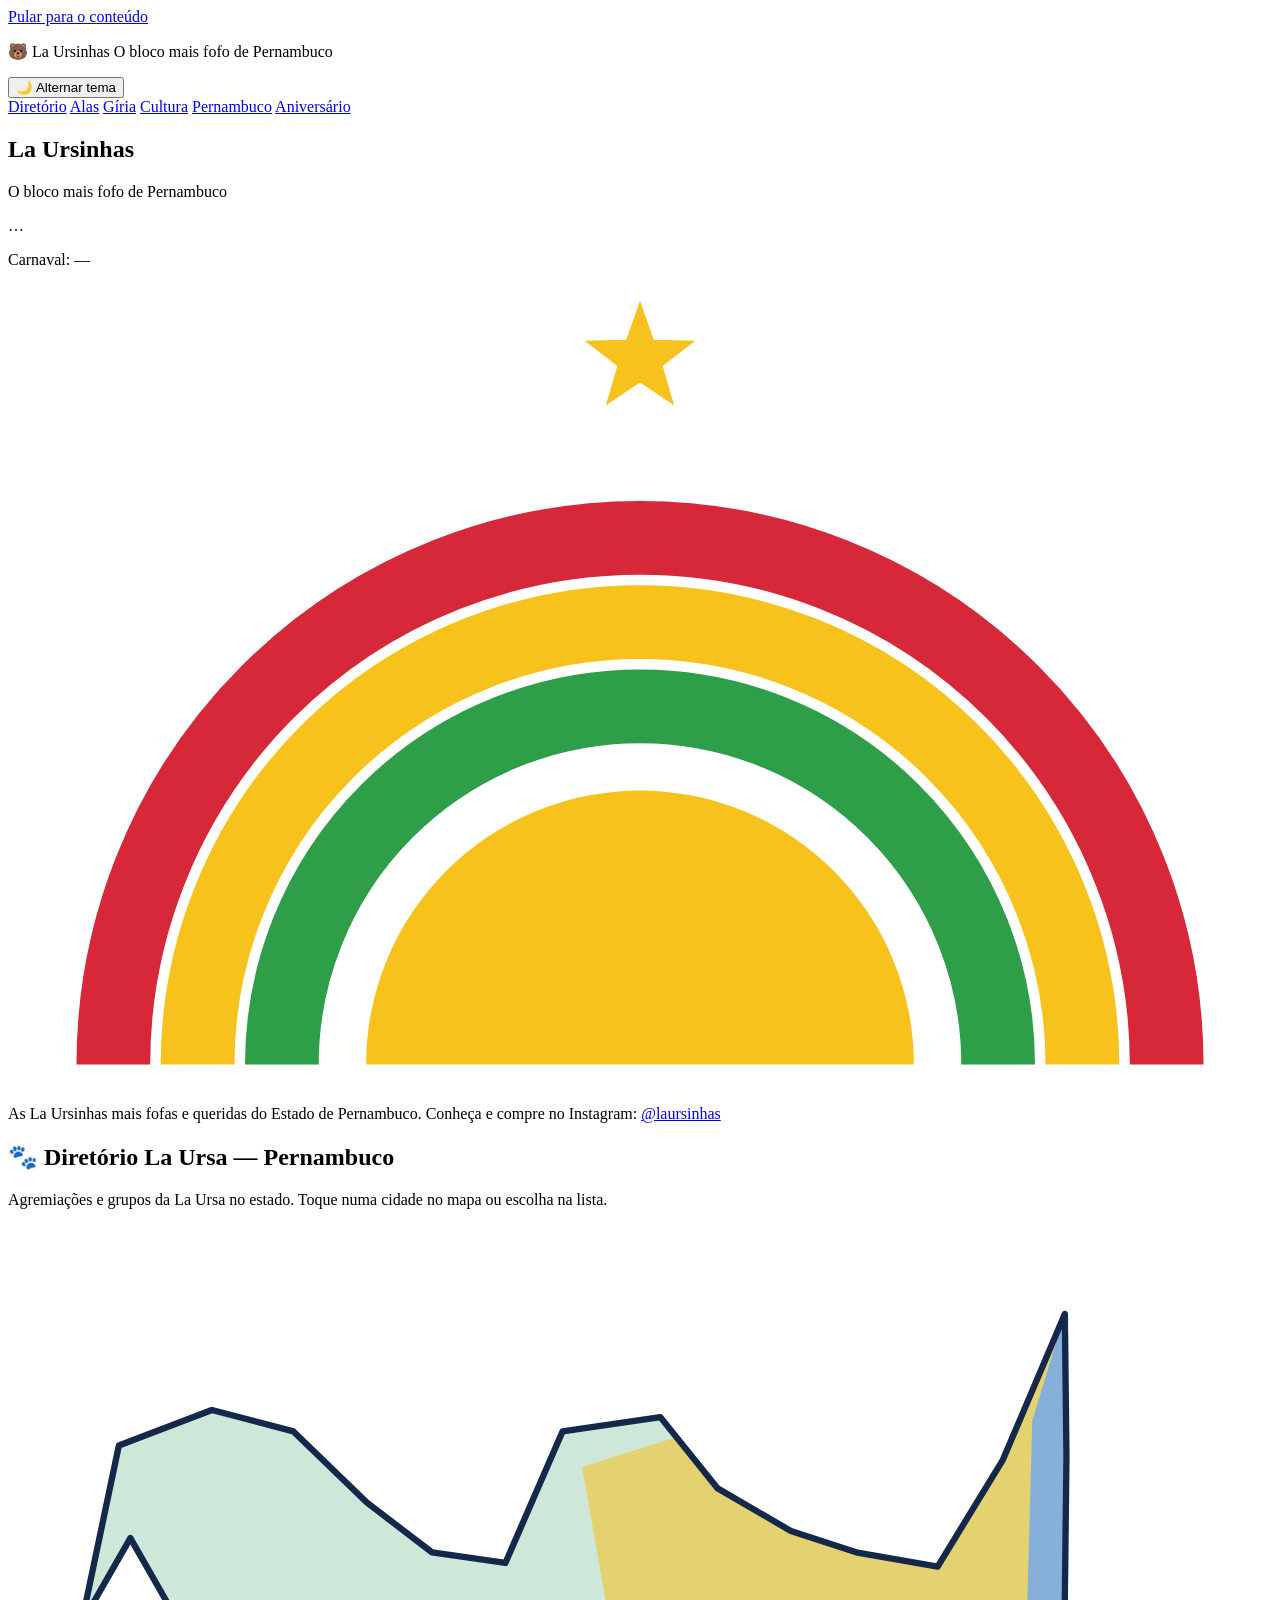
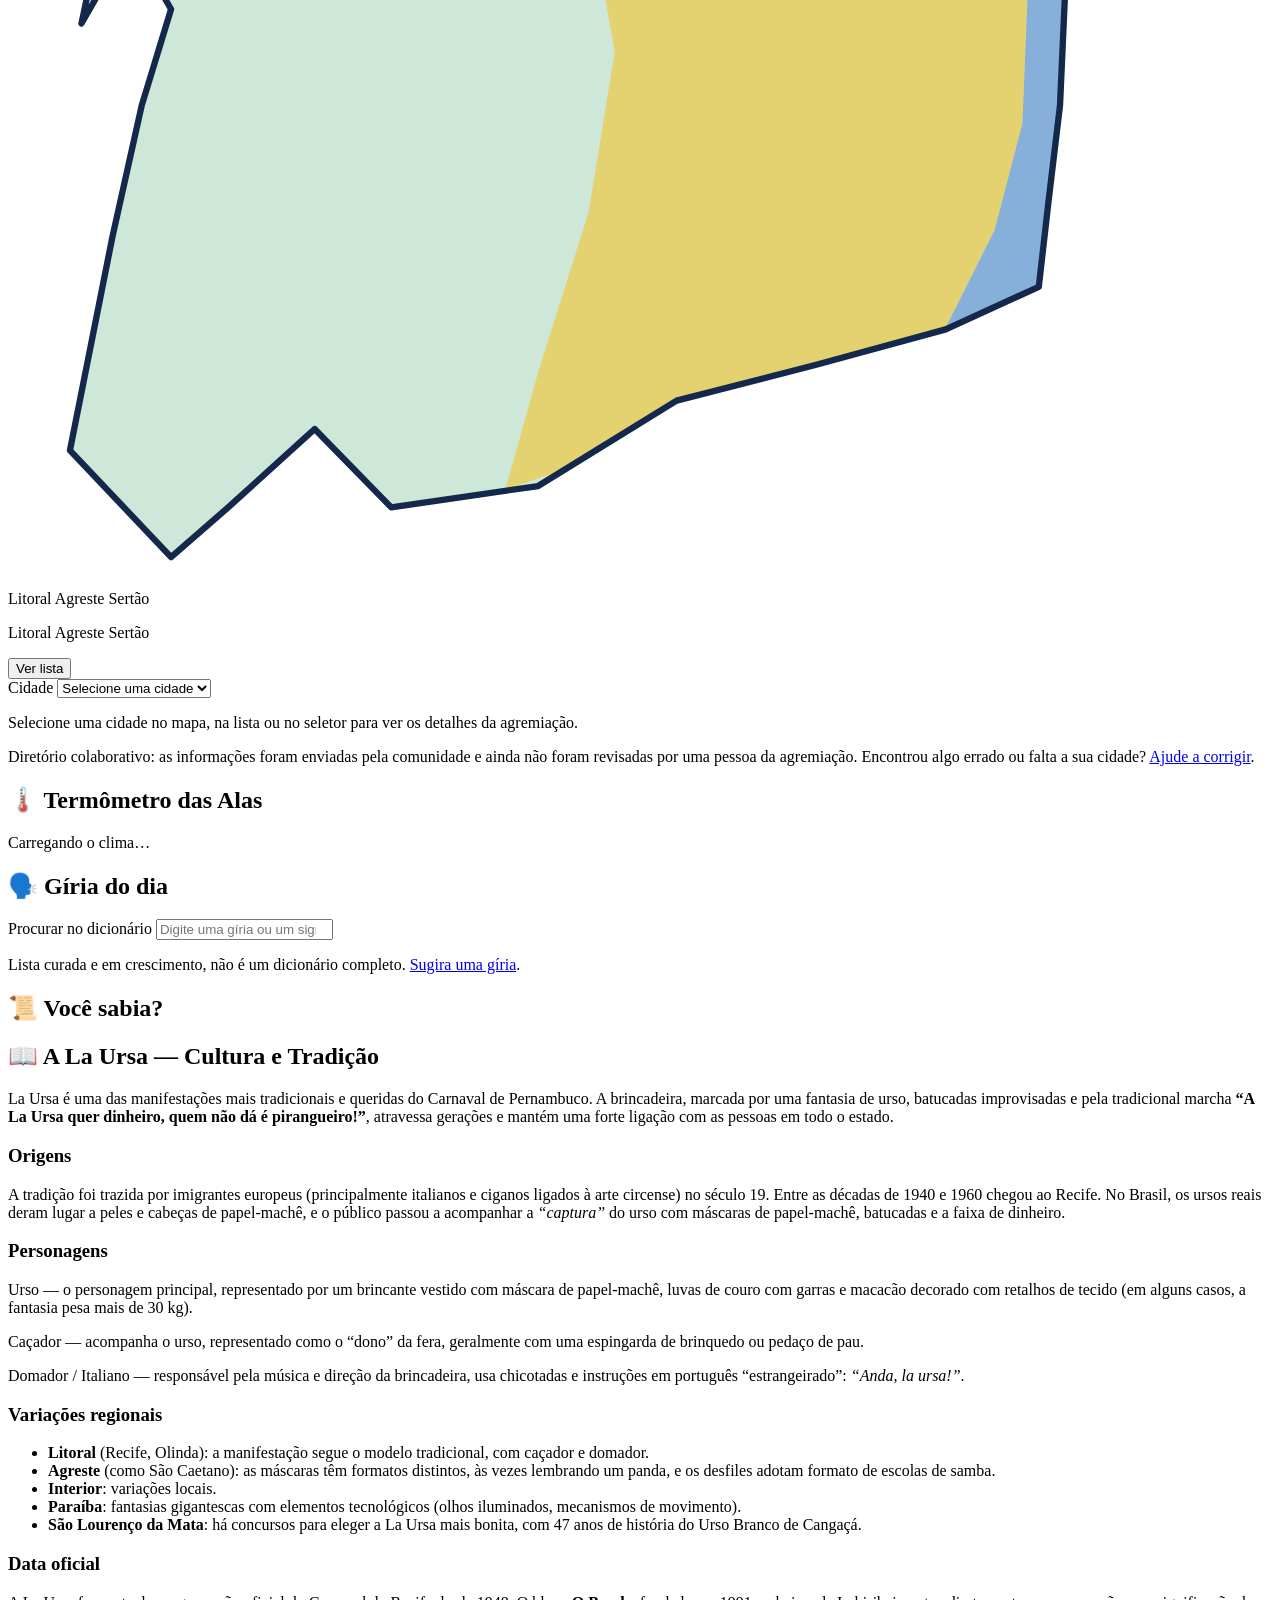
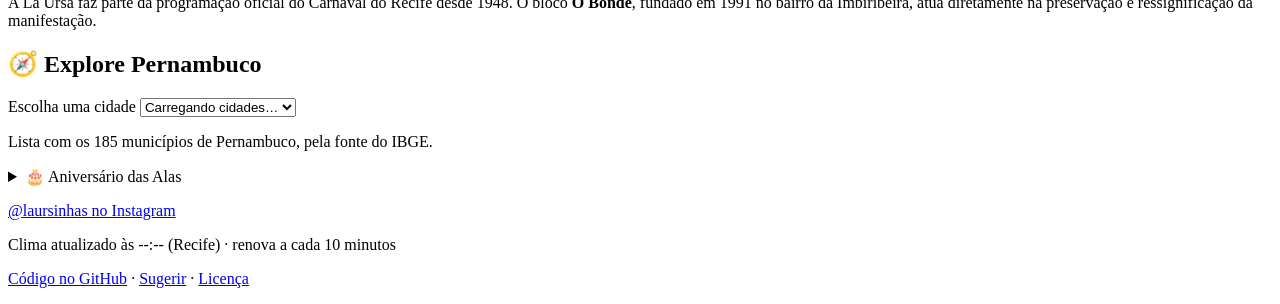
==== commit 4ad685b0: "Add files via upload v2.0 do Website LaUrsinhas" ====
--- a/index.html
+++ b/index.html
@@ -2,461 +2,302 @@
 <html lang="pt-BR">
 <head>
 <meta charset="utf-8">
-<meta name="viewport" content="width=device-width, initial-scale=1">
+<meta name="viewport" content="width=device-width, initial-scale=1, viewport-fit=cover">
 <title>La Ursinhas · O bloco mais fofo de Pernambuco</title>
-<meta name="description" content="Contagem pro Carnaval, clima, gíria do dia e roteiros por Pernambuco, com La Ursa e o universo cultural do Carnaval pernambucano">
+<meta name="description" content="Contagem pro Carnaval, clima, gíria do dia e roteiros por Pernambuco, com La Ursa e o universo cultural do Carnaval pernambucano.">
 <link rel="canonical" href="https://laursinhas.xyz/">
-<link rel="icon" href="data:image/svg+xml,%3Csvg xmlns='http://www.w3.org/2000/svg' viewBox='0 0 100 100'%3E%3Ctext y='.9em' font-size='90'%3E🐻%3C/text%3E%3C/svg%3E">
-<meta name="theme-color" content="#2F6BD9">
+<link rel="icon" href="data:image/svg+xml,%3Csvg xmlns='http://www.w3.org/2000/svg' viewBox='0 0 100 100'%3E%3Ctext y='.9em' font-size='90'%3E%F0%9F%90%BB%3C/text%3E%3C/svg%3E">
+<link rel="apple-touch-icon" href="assets/icon-180.png">
+<link rel="manifest" href="site.webmanifest">
+<meta name="theme-color" content="#2F6BD9" media="(prefers-color-scheme: light)">
+<meta name="theme-color" content="#0E1726" media="(prefers-color-scheme: dark)">
+<meta name="color-scheme" content="light dark">
+
 <meta property="og:type" content="website">
 <meta property="og:locale" content="pt_BR">
+<meta property="og:site_name" content="La Ursinhas">
 <meta property="og:url" content="https://laursinhas.xyz/">
 <meta property="og:title" content="La Ursinhas · O bloco mais fofo de Pernambuco">
-<meta property="og:description" content="Contagem pro Carnaval, clima, gíria do dia e roteiros por Pernambuco, com La Ursa">
+<meta property="og:description" content="Contagem pro Carnaval, clima, gíria do dia e roteiros por Pernambuco, com La Ursa.">
 <meta property="og:image" content="https://laursinhas.xyz/assets/og.png">
+<meta property="og:image:width" content="1200">
+<meta property="og:image:height" content="630">
+<meta property="og:image:alt" content="La Ursinhas — o bloco mais fofo de Pernambuco">
 <meta name="twitter:card" content="summary_large_image">
-<script type="application/ld+json">{"@context":"https://schema.org","@type":"Organization","name":"La Ursinhas","url":"https://laursinhas.xyz/","sameAs":["https://instagram.com/laursinhas"]}</script>
-<style>
-:root{--azul:#2F6BD9;--azul-esc:#14284B;--amarelo:#F6C21B;--vermelho:#D62839;--fundo:#F3F8FF;--borda:#BBD3F5;--texto:#2B3A55;--suave:#5B6B88;--ursa-marrão:#8B4513;--ursa-ouro:#D4AF37;--ursa-branco:#F5F5F5}
-*{box-sizing:border-box}
-body{margin:0;font-family:"Segoe UI",Helvetica,Arial,sans-serif;background:#fff;color:var(--texto)}
-:focus-visible{outline:3px solid var(--amarelo);outline-offset:2px}
-header{background:var(--azul);color:#fff;text-align:center;padding:32px 16px 0}
-h1{margin:0;font-size:clamp(28px,6vw,44px)}
-.tag{margin:6px 0 24px;font-size:18px}
-.grande{font-size:clamp(64px,18vw,110px);font-weight:800;line-height:1;color:var(--ursa-marrão)}
-.linha{font-size:clamp(18px,4vw,24px);font-weight:600;margin-top:4px}
-.periodo{margin-top:10px;font-size:15px;color:var(--amarelo);font-weight:700}
-.emblema{display:block;width:240px;max-width:60%;margin:18px auto 0;filter:drop-shadow(0 4px 6px rgba(0,0,0,.15))}
-main{max-width:920px;margin:0 auto;padding:24px 16px}
-.intro{text-align:center;font-size:17px;margin:0 0 28px}
-h2{color:var(--azul-esc);font-size:22px;margin:0 0 16px}
-.sec{margin-top:40px}
-.alas,.dias{display:grid;grid-template-columns:repeat(auto-fit,minmax(250px,1fr));gap:20px}
-.card{background:var(--fundo);border:1.5px solid var(--borda);border-radius:16px;padding:20px}
-.card.quente{border:4px solid var(--amarelo);padding:17px}
-.selo{font-size:12px;font-weight:700;color:var(--vermelho);margin-bottom:6px}
-.topo{display:flex;justify-content:space-between;align-items:center}
-.emoji{font-size:38px}
-.temp{font-size:40px;font-weight:800;color:var(--azul)}
-.nome{font-size:22px;font-weight:700;color:var(--azul-esc);margin-top:8px}
-.ala{font-size:14px;color:var(--suave)}
-.frase{margin:10px 0;font-size:15px;min-height:40px}
-.aniv{font-size:14px;font-weight:700;color:var(--vermelho)}
-.erro,.carregando,.nota{color:var(--suave);font-size:14px}
-.erro,.carregando{padding:16px;text-align:center}
-.destaque{background:var(--azul-esc);color:#fff;border-radius:16px;padding:22px;margin-bottom:16px}
-.destaque .p{font-size:36px;font-weight:800;color:var(--amarelo)}
-.destaque .ex{margin-top:8px;font-style:italic;opacity:.9}
-input,select{font:inherit;width:100%;padding:12px 14px;border:1.5px solid var(--borda);border-radius:10px;background:#fff;color:var(--texto);margin:6px 0 12px}
-label{font-weight:700;color:var(--azul-esc);font-size:14px}
-.dic{list-style:none;padding:0;margin:0}
-.dic li{padding:10px 0;border-bottom:1px solid var(--borda)}
-.dic b{color:var(--azul)}
-.fato{border-left:4px solid var(--amarelo);padding:2px 0 2px 14px;margin:16px 0}
-.fato a,.nota a,.card a,footer a{color:var(--azul)}
-details{margin-top:40px;background:var(--fundo);border:1.5px solid var(--borda);border-radius:12px;padding:14px 18px}
-summary{cursor:pointer;font-weight:700;color:var(--azul-esc)}
-ul{margin:10px 0 0;padding-left:20px;line-height:1.8}
-footer{text-align:center;padding:24px 16px 40px;color:var(--suave);font-size:13px}
-.botao{display:inline-block;margin-bottom:16px;padding:12px 24px;background:var(--vermelho);color:#fff!important;text-decoration:none;font-weight:700;border-radius:999px}
-.cruz{display:inline-block;width:18px;height:18px;vertical-align:middle;margin-right:8px;background:linear-gradient(var(--vermelho),var(--vermelho)) center/6px 100% no-repeat,linear-gradient(var(--vermelho),var(--vermelho)) center/100% 6px no-repeat}
-.ursa-badge{display:inline-block;padding:4px 8px;border-radius:4px;font-size:12px;font-weight:700;background:var(--ursa-marrão);color:var(--ursa-ouro);margin-left:8px;text-transform:uppercase}
-</style>
+<meta name="twitter:title" content="La Ursinhas · O bloco mais fofo de Pernambuco">
+<meta name="twitter:description" content="Contagem pro Carnaval, clima, gíria do dia e roteiros por Pernambuco.">
+<meta name="twitter:image" content="https://laursinhas.xyz/assets/og.png">
+
+<link rel="preconnect" href="https://api.open-meteo.com" crossorigin>
+<link rel="preconnect" href="https://geocoding-api.open-meteo.com" crossorigin>
+<link rel="preconnect" href="https://servicodados.ibge.gov.br" crossorigin>
+<link rel="stylesheet" href="assets/css/style.css">
+
+<script type="application/ld+json">
+{
+  "@context": "https://schema.org",
+  "@type": "WebSite",
+  "name": "La Ursinhas",
+  "alternateName": "La Ursa",
+  "url": "https://laursinhas.xyz/",
+  "description": "Contagem pro Carnaval, clima, gíria do dia e roteiros por Pernambuco, com La Ursa.",
+  "inLanguage": "pt-BR",
+  "image": "https://laursinhas.xyz/assets/og.png",
+  "sameAs": ["https://instagram.com/laursinhas"],
+  "publisher": {
+    "@type": "Organization",
+    "name": "La Ursinhas",
+    "url": "https://laursinhas.xyz/",
+    "sameAs": ["https://instagram.com/laursinhas"]
+  }
+}
+</script>
 </head>
 <body>
-<header>
-  <h1>🐻 La Ursinhas</h1>
-  <p class="tag">O bloco mais fofo de Pernambuco</p>
-  <div class="grande" id="grande">…</div>
-  <div class="linha" id="linha"></div>
-  <div class="periodo">Carnaval: <span id="periodo"></span></div>
-  <svg class="emblema" viewBox="0 -18 240 152" aria-hidden="true">
-    <path d="M20 130A100 100 0 0 1 220 130" fill="none" stroke="#D62839" stroke-width="14"/>
-    <path d="M36 130A84 84 0 0 1 204 130" fill="none" stroke="#F6C21B" stroke-width="14"/>
-    <path d="M52 130A68 68 0 0 1 188 130" fill="none" stroke="#2E9E48" stroke-width="14"/>
-    <path d="M68 130A52 52 0 0 1 172 130Z" fill="#F6C21B"/>
-    <polygon points="120,-15 117.4,-7.6 109.5,-7.4 115.7,-2.6 113.5,4.9 120,0.5 126.5,4.9 124.3,-2.6 130.5,-7.4 122.6,-7.6" fill="#F6C21B"/>
-  </svg>
+<a class="pular-para-conteudo" href="#conteudo">Pular para o conteúdo</a>
+
+<header class="cabecalho">
+  <div class="cabecalho__interno">
+    <p class="cabecalho__marca">
+      <span class="cabecalho__urso" aria-hidden="true">🐻</span>
+      <span>
+        <span class="cabecalho__nome">La Ursinhas</span>
+        <span class="cabecalho__selo">O bloco mais fofo de Pernambuco</span>
+      </span>
+    </p>
+    <button type="button" id="tema-botao" class="botao-icone" aria-pressed="false" title="Alternar entre tema claro e escuro">
+      <span aria-hidden="true" data-tema-icone>🌙</span>
+      <span class="sr-only">Alternar tema</span>
+    </button>
+  </div>
 </header>
-<main>
-  <p class="intro">As La Ursinhas mais fofas e queridas do Estado de Pernambuco. Conheça e compre no Instagram: <a href="https://instagram.com/laursinhas">@laursinhas</a></p>
-
-  <!-- La Ursa Directory -->
-  <section class="sec">
-    <h2>🐾 Diretório La Ursa — Pernambuco</h2>
-    <p class="intro" style="margin:0 0 20px;font-size:15px">Explore as agremiações da La Ursa em todas as cidades do estado. Clique numa cidade no mapa abaixo ou role para ver o diretório completo.</p>
-    <div id="mapa-ursa" style="height:280px;background:var(--fundo);border:1.5 solid var(--borda);border-radius:16px;padding:20px;margin:0 0 20px;position:relative;min-height:200px">
-      <div style="position:absolute;top:20px;right:20px">
-        <button class="botao" id="btn-lista" style="font-size:12px;padding:6px 12px">Ver lista</button>
-      </div>
-      <p class="carregando" style="position:absolute;left:20px;top:100px">Carregando mapa…</p>
+
+<nav class="navegacao" aria-label="Seções do site">
+  <div class="navegacao__interno">
+    <a href="#diretório">Diretório</a>
+    <a href="#alas">Alas</a>
+    <a href="#gíria">Gíria</a>
+    <a href="#cultura">Cultura</a>
+    <a href="#pernambuco">Pernambuco</a>
+    <a href="#aniversário">Aniversário</a>
+  </div>
+</nav>
+
+<main id="conteudo">
+
+  <section class="heroi">
+    <h1 class="heroi__titulo">La Ursinhas</h1>
+    <p class="heroi__subtitulo">O bloco mais fofo de Pernambuco</p>
+
+    <div class="contagem" aria-live="polite">
+      <div class="contagem__numero" id="contagem-numero">…</div>
+      <div class="contagem__linha" id="contagem-linha"></div>
+      <p class="contagem__periodo">Carnaval: <span id="contagem-periodo">—</span></p>
     </div>
-    <div id="diretorio-ursa" style="display:none;max-height:400px;overflow:auto">
-      <p style="font-size:14px;color:var(--suave)">Selecione uma cidade acima ou use o seletor:</p>
-      <select id="cidade-ursa" style="width:100%;padding:12px;margin:10px 0;border:1.5px solid var(--borda);border-radius:10px;font-size:15px">
-        <option value="">Selecione uma cidade</option>
-      </select>
-    </div>
+
+    <svg class="emblema" viewBox="0 -18 240 152" role="img" aria-label="Emblema do bloco: arco-íris com uma estrela, inspirados na bandeira de Pernambuco">
+      <path d="M20 130A100 100 0 0 1 220 130" fill="none" stroke="#D62839" stroke-width="14"/>
+      <path d="M36 130A84 84 0 0 1 204 130" fill="none" stroke="#F6C21B" stroke-width="14"/>
+      <path d="M52 130A68 68 0 0 1 188 130" fill="none" stroke="#2E9E48" stroke-width="14"/>
+      <path d="M68 130A52 52 0 0 1 172 130Z" fill="#F6C21B"/>
+      <polygon points="120,-15 117.4,-7.6 109.5,-7.4 115.7,-2.6 113.5,4.9 120,0.5 126.5,4.9 124.3,-2.6 130.5,-7.4 122.6,-7.6" fill="#F6C21B"/>
+    </svg>
   </section>
 
-  <!-- Termômetro das Alas -->
-  <section class="sec">
-    <h2>🌡️ Termômetro das Alas</h2>
-    <section class="alas" id="alas"><p class="carregando">Carregando o clima…</p></section>
-  </section>
-
-  <!-- Gíria do dia -->
-  <section class="sec">
-    <h2>🗣️ Gíria do dia</h2>
-    <div class="destaque"><div class="p" id="gp"></div><div id="gs"></div><div class="ex" id="ge"></div></div>
-    <label for="busca">Procurar no dicionário</label>
-    <input id="busca" type="search" placeholder="Digite uma gíria ou um significado">
-    <ul class="dic" id="lista"></ul>
-    <p class="nota">Lista curada e em crescimento, não é um dicionário completo. <a href="https://github.com/laursinhas/laursinhas/issues/new?title=Sugest%C3%A3o%20de%20g%C3%ADria">Sugira uma gíria</a>.</p>
-  </section>
-
-  <!-- Você sabia? -->
-  <section class="sec">
-    <h2>📜 Você sabia?</h2>
-    <div id="fatos"></div>
-  </section>
-
-  <!-- La Ursa Cultural -->
-  <section class="sec" style="background:var(--fundo);border-top:4px solid var(--ursa-marrão)">
-    <h2>📖 A La Ursa — Cultura e Tradição</h2>
-    <div class="card" style="padding:24px">
-      <p>La Ursa é uma das manifestações mais tradicionais e queridas do Carnaval de Pernambuco. A brincadeira, marcada por uma fantasia de urso, batucadas improvisadas e pela tradicional marcha <strong>"A La Ursa quer dinheiro, quem não dá é pirangueiro!"</strong>, atravessa gerações e mantém uma forte ligação com as pessoas em todo o estado.</p>
-      <p><strong>Origens:</strong> A tradição foi trazida por imigrantes europeus (principalmente italianos e ciganos ligados à arte circense) no século 19, entre as décadas de 1940 e 1960 chegou ao Recife. No Brasil, os ursos reais deram lugar a peles e cabeças de papel-machê, e o público passou a acompanhar a "captura" do urso com máscaras de papel-machê, batucadas e a faixa de dinheiro.</p>
-      <p><strong>Personagens:</strong> <span class="ursa-badge">URSO</span> — o personagem principal, representado por um brincante vestido com máscara de papel-machê, luvas de couro com garras e macacão decorado com retalhos de tecido (em alguns casos, a fantasia pesa mais de 30kg). <span class="ursa-badge">CAÇADOR</span> — acompanha o urso, representado como o "dono" da fera, geralmente com uma espingarda de brinquedo ou pedaço de pau. <span class="ursa-badge">DOMADOR / ITALIANO</span> — responsável pela música e direção da brincadeira, usa chicotadas e instruções em português "estrangeirado": "Anda, la ursa!".</p>
-      <p><strong>Varições regionais:</strong> No <strong>litoral</strong> (Recife, Olinda) a manifestação segue o modelo tradicional com caçador e domador. No <strong>Agreste</strong> (como São Caetano), as máscaras têm formatos distintos, às vezes lembrando um panda, e os desfiles adotam formato de escolas de samba. No <strong>Interior</strong>, variações locais. Na <strong>Paraíba</strong>, fantasias gigantescas com elementos tecnológicos (olhos iluminados, mecanismos de movimento). Em <strong>São Lourenço da Mata</strong>, há concursos para eleger a La Ursa mais bonita, com 47 anos de história do Urso Branco de Cangaçá.</p>
-      <p><strong>Data oficial:</strong> A La Ursa faz parte da programação oficial do Carnaval do Recife desde 1948. O bloco <strong>O Bonde</strong>, fundado em 1991 no bairro da Imbiribeira, atua diretamente na preservação e ressignificação da manifestação.</p>
-    </div>
-  </section>
-
-  <!-- Explore Pernambuco -->
-  <section class="sec">
-    <h2>🧭 Explore Pernambuco</h2>
-    <label for="cidade">Escolha uma cidade</label>
-    <select id="cidade"><option value="">Carregando cidades…</option></select>
-    <div id="roteiro" aria-live="polite"></div>
-  </section>
-
-  <!-- Aniversário das Alas -->
-  <details open>
-    <summary>🎂 Aniversário das Alas</summary>
-    <ul id="aniversarios"></ul>
-  </details>
+  <div class="conteudo">
+
+    <p class="introducao">
+      As La Ursinhas mais fofas e queridas do Estado de Pernambuco. Conheça e compre no Instagram:
+      <a href="https://instagram.com/laursinhas">@laursinhas</a>
+    </p>
+
+    <!-- ───────────── Diretório La Ursa ───────────── -->
+    <section class="secao" id="diretório">
+      <h2 class="secao__titulo">🐾 Diretório La Ursa — Pernambuco</h2>
+      <p class="secao__resumo">
+        Agremiações e grupos da La Ursa no estado. Toque numa cidade no mapa ou escolha na lista.
+      </p>
+
+      <div class="mapa">
+        <div class="mapa__grafico">
+          <svg class="mapa__svg" viewBox="0 0 1000 760" role="img" aria-labelledby="mapa-titulo mapa-desc">
+            <title id="mapa-titulo">Mapa ilustrativo de Pernambuco</title>
+            <desc id="mapa-desc">Mapa estilizado do estado de Pernambuco dividido em Litoral, Agreste e Sertão, com pontos indicando cidades que têm grupos de La Ursa.</desc>
+            <defs>
+              <clipPath id="recorte-pernambuco">
+                <path d="M 836.1 70.4 L 837.4 183.0 L 836.1 295.6 L 832.3 380.0 L 823.2 456.0 L 815.5 523.6 L 741.9 557.3 L 638.7 585.5 L 529.0 613.6 L 419.4 681.2 L 303.2 698.1 L 242.6 636.1 L 174.2 698.1 L 129.0 737.5 L 49.0 653.0 L 82.6 484.1 L 105.8 380.0 L 129.0 304.0 L 96.8 247.7 L 58.1 315.3 L 87.7 174.5 L 161.3 146.4 L 225.8 163.3 L 283.9 219.6 L 335.5 259.0 L 393.5 267.4 L 438.7 163.3 L 516.1 152.0 L 561.3 208.3 L 619.4 242.1 L 671.0 259.0 L 735.5 270.2 L 787.1 185.8 Z"/>
+              </clipPath>
+            </defs>
+            <g clip-path="url(#recorte-pernambuco)">
+              <rect width="1000" height="760" fill="#CDE7D8"/>
+              <path d="M 836.1 70.4 L 810.3 154.8 L 806.5 295.6 L 802.6 394.1 L 780.6 478.5 L 735.5 568.6 L 393.5 684.0 L 419.4 591.1 L 459.4 464.4 L 480.0 337.8 L 454.2 191.4 Z" fill="#F6C21B" opacity=".55"/>
+              <path d="M 836.1 70.4 L 810.3 154.8 L 806.5 295.6 L 802.6 394.1 L 780.6 478.5 L 735.5 568.6 L 1000.0 760.0 L 1000.0 0.0 Z" fill="#2F6BD9" opacity=".45"/>
+            </g>
+            <path d="M 836.1 70.4 L 837.4 183.0 L 836.1 295.6 L 832.3 380.0 L 823.2 456.0 L 815.5 523.6 L 741.9 557.3 L 638.7 585.5 L 529.0 613.6 L 419.4 681.2 L 303.2 698.1 L 242.6 636.1 L 174.2 698.1 L 129.0 737.5 L 49.0 653.0 L 82.6 484.1 L 105.8 380.0 L 129.0 304.0 L 96.8 247.7 L 58.1 315.3 L 87.7 174.5 L 161.3 146.4 L 225.8 163.3 L 283.9 219.6 L 335.5 259.0 L 393.5 267.4 L 438.7 163.3 L 516.1 152.0 L 561.3 208.3 L 619.4 242.1 L 671.0 259.0 L 735.5 270.2 L 787.1 185.8 Z" fill="none" stroke="#14284B" stroke-width="5" stroke-linejoin="round"/>
+          </svg>
+
+          <span class="mapa__regiao mapa__regiao--litoral" style="left:82.32%;top:26.67%">Litoral</span>
+          <span class="mapa__regiao mapa__regiao--agreste" style="left:58.06%;top:72.22%">Agreste</span>
+          <span class="mapa__regiao mapa__regiao--sertao" style="left:27.10%;top:72.22%">Sertão</span>
+
+          <div class="mapa__marcadores" id="mapa-marcadores"><!-- preenchido pelo app.js --></div>
+        </div>
+
+        <div class="mapa__lateral">
+          <p class="mapa__legenda">
+            <span class="mapa__legenda-item"><i class="mapa__cor mapa__cor--litoral"></i>Litoral</span>
+            <span class="mapa__legenda-item"><i class="mapa__cor mapa__cor--agreste"></i>Agreste</span>
+            <span class="mapa__legenda-item"><i class="mapa__cor mapa__cor--sertao"></i>Sertão</span>
+          </p>
+
+          <div class="mapa__troca">
+            <button type="button" class="botao botao--contorno" id="btn-mapa-lista" aria-expanded="false" aria-controls="painel-lista-ursa">Ver lista</button>
+          </div>
+
+          <div id="painel-lista-ursa" class="painel-lista" hidden>
+            <p class="painel-lista__titulo" id="lista-ursa-titulo">Todas as cidades</p>
+            <ul class="painel-lista__itens" id="lista-ursa"></ul>
+            <button type="button" class="botao botao--contorno painel-lista__todas" id="lista-ursa-todas" hidden>Ver todas as cidades</button>
+          </div>
+
+          <div class="campo">
+            <label for="cidade-ursa">Cidade</label>
+            <select id="cidade-ursa">
+              <option value="">Selecione uma cidade</option>
+            </select>
+          </div>
+        </div>
+      </div>
+
+      <div class="detalhe" id="detalhe-ursa" aria-live="polite">
+        <p class="vazio">Selecione uma cidade no mapa, na lista ou no seletor para ver os detalhes da agremiação.</p>
+      </div>
+
+      <p class="nota">
+        Diretório colaborativo: as informações foram enviadas pela comunidade e ainda não foram revisadas por uma
+        pessoa da agremiação. Encontrou algo errado ou falta a sua cidade?
+        <a href="https://github.com/laursinhas/laursinhas/issues/new?title=Cidade%20no%20diret%C3%B3rio%20La%20Ursa" target="_blank" rel="noopener">Ajude a corrigir</a>.
+      </p>
+    </section>
+
+    <!-- ───────────── Termômetro das Alas ───────────── -->
+    <section class="secao" id="alas">
+      <h2 class="secao__titulo">🌡️ Termômetro das Alas</h2>
+      <div class="grade-alas" id="temperatura-alas" aria-live="polite" aria-busy="true">
+        <p class="carregando">Carregando o clima…</p>
+      </div>
+      <p class="nota" id="estado-clima" role="status"></p>
+    </section>
+
+    <!-- ───────────── Gíria do dia ───────────── -->
+    <section class="secao" id="gíria">
+      <h2 class="secao__titulo">🗣️ Gíria do dia</h2>
+      <div class="destaque">
+        <div class="destaque__termo" id="gp"></div>
+        <div class="destaque__significado" id="gs"></div>
+        <div class="destaque__exemplo" id="ge"></div>
+      </div>
+
+      <div class="campo">
+        <label for="busca">Procurar no dicionário</label>
+        <input id="busca" type="search" inputmode="search" autocomplete="off"
+               placeholder="Digite uma gíria ou um significado" aria-describedby="contagem-girias">
+        <p class="campo__auxiliar" id="contagem-girias" role="status"></p>
+      </div>
+
+      <ul class="dicionario" id="lista-girias"></ul>
+
+      <p class="nota">
+        Lista curada e em crescimento, não é um dicionário completo.
+        <a href="https://github.com/laursinhas/laursinhas/issues/new?title=Sugest%C3%A3o%20de%20g%C3%ADria" target="_blank" rel="noopener">Sugira uma gíria</a>.
+      </p>
+    </section>
+
+    <!-- ───────────── Você sabia? ───────────── -->
+    <section class="secao" id="fatos">
+      <h2 class="secao__titulo">📜 Você sabia?</h2>
+      <div id="lista-fatos"></div>
+    </section>
+
+    <!-- ───────────── La Ursa Cultural ───────────── -->
+    <section class="secao secao--cultura" id="cultura">
+      <h2 class="secao__titulo">📖 A La Ursa — Cultura e Tradição</h2>
+      <div class="cartao">
+        <p>La Ursa é uma das manifestações mais tradicionais e queridas do Carnaval de Pernambuco. A brincadeira, marcada por uma fantasia de urso, batucadas improvisadas e pela tradicional marcha <strong>“A La Ursa quer dinheiro, quem não dá é pirangueiro!”</strong>, atravessa gerações e mantém uma forte ligação com as pessoas em todo o estado.</p>
+
+        <h3>Origens</h3>
+        <p>A tradição foi trazida por imigrantes europeus (principalmente italianos e ciganos ligados à arte circense) no século 19. Entre as décadas de 1940 e 1960 chegou ao Recife. No Brasil, os ursos reais deram lugar a peles e cabeças de papel-machê, e o público passou a acompanhar a <em>“captura”</em> do urso com máscaras de papel-machê, batucadas e a faixa de dinheiro.</p>
+
+        <h3>Personagens</h3>
+        <p>
+          <span class="selo-personagem">Urso</span> — o personagem principal, representado por um brincante vestido com máscara de papel-machê, luvas de couro com garras e macacão decorado com retalhos de tecido (em alguns casos, a fantasia pesa mais de 30&nbsp;kg).
+        </p>
+        <p>
+          <span class="selo-personagem">Caçador</span> — acompanha o urso, representado como o “dono” da fera, geralmente com uma espingarda de brinquedo ou pedaço de pau.
+        </p>
+        <p>
+          <span class="selo-personagem">Domador / Italiano</span> — responsável pela música e direção da brincadeira, usa chicotadas e instruções em português “estrangeirado”: <em>“Anda, la ursa!”</em>.
+        </p>
+
+        <h3>Variações regionais</h3>
+        <ul class="lista-marcada">
+          <li><strong>Litoral</strong> (Recife, Olinda): a manifestação segue o modelo tradicional, com caçador e domador.</li>
+          <li><strong>Agreste</strong> (como São Caetano): as máscaras têm formatos distintos, às vezes lembrando um panda, e os desfiles adotam formato de escolas de samba.</li>
+          <li><strong>Interior</strong>: variações locais.</li>
+          <li><strong>Paraíba</strong>: fantasias gigantescas com elementos tecnológicos (olhos iluminados, mecanismos de movimento).</li>
+          <li><strong>São Lourenço da Mata</strong>: há concursos para eleger a La Ursa mais bonita, com 47 anos de história do Urso Branco de Cangaçá.</li>
+        </ul>
+
+        <h3>Data oficial</h3>
+        <p>A La Ursa faz parte da programação oficial do Carnaval do Recife desde 1948. O bloco <strong>O Bonde</strong>, fundado em 1991 no bairro da Imbiribeira, atua diretamente na preservação e ressignificação da manifestação.</p>
+      </div>
+    </section>
+
+    <!-- ───────────── Explore Pernambuco ───────────── -->
+    <section class="secao" id="pernambuco">
+      <h2 class="secao__titulo">🧭 Explore Pernambuco</h2>
+      <div class="campo">
+        <label for="cidade-pe">Escolha uma cidade</label>
+        <select id="cidade-pe" aria-describedby="cidade-pe-ajuda">
+          <option value="">Carregando cidades…</option>
+        </select>
+        <p class="campo__auxiliar" id="cidade-pe-ajuda">Lista com os 185 municípios de Pernambuco, pela fonte do IBGE.</p>
+      </div>
+      <div id="roteiro" aria-live="polite" aria-busy="false"></div>
+    </section>
+
+    <!-- ───────────── Aniversário das Alas ───────────── -->
+    <section class="secao" id="aniversário">
+      <details class="dobravel">
+        <summary>🎂 Aniversário das Alas</summary>
+        <ul id="aniversarios"></ul>
+      </details>
+    </section>
+
+  </div>
 </main>
-<footer>
-  <a class="botao" href="https://instagram.com/laursinhas">@laursinhas no Instagram</a><br>
-  <span class="cruz"></span>Clima atualizado às <span id="hora">--:--</span> (Recife) · renova a cada 5 minutos<br>
-  <a href="https://github.com/laursinhas/laursinhas">Código no GitHub</a>
+
+<footer class="rodape">
+  <p>
+    <a class="botao botao--primario" href="https://instagram.com/laursinhas" target="_blank" rel="noopener">@laursinhas no Instagram</a>
+  </p>
+  <p class="rodape__cru"><span class="cruz" aria-hidden="true"></span>Clima atualizado às <span id="hora">--:--</span> (Recife) · renova a cada 10 minutos</p>
+  <p class="rodape__links">
+    <a href="https://github.com/laursinhas/laursinhas" target="_blank" rel="noopener">Código no GitHub</a>
+    ·
+    <a href="https://github.com/laursinhas/laursinhas/issues/new?title=Sugest%C3%A3o" target="_blank" rel="noopener">Sugerir</a>
+    ·
+    <a href="https://github.com/laursinhas/laursinhas/blob/main/LICENSE" target="_blank" rel="noopener">Licença</a>
+  </p>
 </footer>
-<script>
-const DIA = 864e5;
-const $ = id => document.getElementById(id);
-const esc = s => String(s).replace(/[&<>"']/g, c => ({"&":"&","<":"<",">":">",'"':""","'":"'"}[c]));
-const norm = s => s.normalize("NFD").replace(/[\u0300-\u036f]/g, "").toLowerCase();
-
-const CIDADES = [
-  {nome:"Bezerros", lat:-8.23, lon:-35.80, ala:"Ala dos Papangus", aniv:[5,18,null]},
-  {nome:"Recife",   lat:-8.05, lon:-34.88, ala:"Ala do Frevo",     aniv:[3,12,1537]},
-  {nome:"Olinda",   lat:-8.01, lon:-34.86, ala:"Ala dos Bonecos",  aniv:[3,12,1535]},
-];
-
-// Dicionário de gírias (mantido do V1)
-const GIRIAS = [
-  ["Arretado","muito bom, incrível","Esse frevo tá arretado!"],
-  ["Avexado","apressado, aflito, sem paciência","Calma, não precisa ficar avexado."],
-  ["Oxente","expressão de surpresa ou espanto","Oxente, já é Carnaval?"],
-  ["Visse","\"viu?\", usado pra confirmar o que foi dito","Chega cedo, visse?"],
-  ["Aperreio","aflição, confusão, problema","Que aperreio esse trânsito!"],
-  ["Fuleiro","de má qualidade, mixuruca","Essa fantasia ficou fuleira."],
-  ["Mangar","zombar, tirar sarro","Para de mangar de mim!"],
-  ["Pelejar","esforçar-se, lutar pra conseguir algo","Pelejei o dia todo pra achar ingresso."],
-  ["Lascado","em apuros, numa situação difícil","Se chover agora, tamo lascado."],
-  ["Vixe","expressão de surpresa, espanto ou lamento","Vixe, esqueci a sombrinha!"],
-  ["Cabra","homem, sujeito","Aquele cabra é gente boa."],
-  ["Mainha","mãe, forma carinhosa","Mainha fez bolo de rolo."],
-  ["Painho","pai, forma carinhosa","Painho vem buscar a gente."],
-  ["Matuto","pessoa do interior, do campo","O matuto sabe de tudo."],
-  ["Presepada","confusão, façanha desastrada","Que presepada foi aquela?"],
-  ["Frevar","dançar frevo","Bora frevar até o sol nascer!"],
-  ["Papangu","folião mascarado do Carnaval de Bezerros","O papangu saiu na rua com a máscara nova."]
-];
-
-// Fatos (mantido do V1)
-const FATOS = [
-  ["O Centro Histórico de Olinda é Patrimônio Mundial da UNESCO desde 1982.","UNESCO · Centro Histórico de Olinda","https://whc.unesco.org/en/list/189"],
-  ["O frevo, arte do Carnaval do Recife, foi inscrito pela UNESCO como Patrimônio Cultural Imaterial da Humanidade em 2012.","UNESCO · Frevo","https://ich.unesco.org/en/RL/00603"],
-  ["Fernando de Noronha, junto com o Atol das Rocas, é Patrimônio Mundial Natural da UNESCO desde 2001.","UNESCO · Ilhas Atlânticas Brasileiras","https://whc.unesco.org/en/list/1000"]
-];
-
-// Dados La Ursa por cidade (expandido para todas as cidades de PE)
-const DADOS_URSA = {
-  // Formato: cidade -> {grupo, fundador, ano, variacao, descricao, contato, icone}
-  Recife: {
-    grupo: "La Ursa do Bonde",
-    fundador: "O Bonde (Cid Cavalcanti)",
-    ano: 1991,
-    variacao: "Litoral tradicional",
-    descricao: "A agremiação fundadora da La Ursa no Recife, preservando a tradição do caçador, domador e do urso de papel-machê. Desfile oficial desde 1948.",
-    contato: "@obonde no Instagram",
-    icone: "🎪"
-  },
-  Olinda: {
-    grupo: "La Ursa dos Bonecos",
-    fundador: "Coletivo Bonecos de Olinda",
-    ano: 1978,
-    variacao: "Litoral clássico",
-    descricao: "Integrante do carnaval de Olinda, com máscaras de papel-machê artesanais e batucada no Centro Histórico.",
-    contato: "@coletivobonecos",
-    icone: "🐘"
-  },
-  Bezerros: {
-    grupo: "La Ursa dos Papangus",
-    fundador: "Bloco dos Papangus",
-    ano: 1965,
-    variacao: "Agreste",
-    descricao: "No Agreste de Pernambuco, as máscaras têm formatos estilizados e os desfiles ocorrem em ruas estreitas com Instrumentos simples (latas, retalhos de madeira).",
-    contato: "@blocodospapangus",
-    icone: "🐼"
-  },
-  // Cidades adicionais de Pernambuco (exemplos estruturais)
-  Caruaru: {
-    grupo: "La Ursa de Caruaru",
-    fundador: "Comunidade Local",
-    ano: 1952,
-    variacao: "Interior",
-    descricao: "Uma das cidades do interior com forte tradição da La Ursa, com concursos de fantasia e desfiles nas principais avenidas.",
-    contato: "Prefeitura de Caruaru",
-    icone: "🏙️"
-  },
-  Garanhuns: {
-    grupo: "La Ursa de Garanhuns",
-    fundador: "Associação Cultural",
-    ano: 1988,
-    variacao: "Interior",
-    descricao: "Presente nos festejos de Janeiro e Carnaval, com participação de grupos escolares e comunitários.",
-    contato: "Associação Cultural local",
-    icone: "🎭"
-  },
-  Paulista: {
-    grupo: "La Ursa de Paulista",
-    fundador: "Moradores locais",
-    ano: 2005,
-    variacao: "Litoral",
-    descricao: "Grupo emergente que resgata a tradição nas praias do litoral sul de PE.",
-    contato: "Grupo comunitário",
-    icone: "🏖️"
-  },
-  Jaboatão: {
-    grupo: "La Ursa de Jaboatão",
-    fundador: "Coletivo de Artistas",
-    ano: 1995,
-    variacao: "Litoral",
-    descricao: "Presente no Carnaval de Rua do Grande Recife, com batucadas e moreirinhas.",
-    contato: "Coletivo artístico",
-    icone: "🌊"
-  }
-};
-
-// Inicializar seletor de cidades
-function cidades(){
-  const sel = $("cidade");
-  try{
-    const r = await fetch("https://servicodados.ibge.gov.br/api/v1/localidades/estados/26/municipios?orderBy=nome");
-    if (!r.ok) throw new Error(r.status);
-    const l = await r.json();
-    sel.innerHTML = '<option value="">Escolha uma cidade…</option>'+l.map(m=>`<option>${esc(m.nome)}</option>`).join("");
-  }catch(e){
-    sel.innerHTML = '<option value="">Não deu pra carregar a lista agora</option>';
-  }
-  sel.addEventListener("change", () => roteiro(sel.value));
-}
-
-// Roteiro por cidade
-async function roteiro(nome){
-  const out = $("roteiro");
-  if (!nome){ out.innerHTML = ""; return; }
-  out.innerHTML = '<p class="carregando">Montando o roteiro…</p>';
-  try{
-    const g = await (await fetch("https://geocoding-api.open-meteo.com/v1/search?name="+encodeURIComponent(nome)+"&count=10&language=pt&country_code=BR")).json();
-    const loc = (g.results||[]).find(x => x.admin1 === "Pernambuco");
-    if (!loc) throw new Error("sem-local");
-    const [p, w] = await Promise.all([
-      fetch(`https://api.open-meteo.com/v1/forecast?latitude=${loc.latitude}&longitude=${loc.longitude}&current=temperature_2m&daily=temperature_2m_max,precipitation_probability_max&forecast_days=3&timezone=auto`).then(r=>r.json()),
-      fetch(`https://pt.wikipedia.org/w/api.php?action=query&list=geosearch&gscoord=${loc.latitude}%7C${loc.longitude}&gsradius=10000&gslimit=15&format=json&origin=*`).then(r=>r.json())
-    ]);
-    const lugares = (w.query && w.query.geosearch) || [];
-    let h = `<p>Agora em <b>${esc(nome)}</b>: ${Math.round(p.current.temperature_2m)}°C</p>`;
-    if (!lugares.length) h += '<p class="erro">Não achei lugares citados na Wikipédia perto dessa cidade.</p>';
-    h += '<div class="dias">';
-    for (let d = 0; d < 3 && d*3 < lugares.length; d++){
-      const chuva = p.daily.precipitation_probability_max[d];
-      const dt = p.daily.time[d].split("-").reverse().slice(0,2).join("/");
-      h += `<article class="card"><b>Dia ${d+1} · ${dt}</b>
-        <div class="ala">${chuva>=60?"🌧️":"🌤️"} ${chuva}% de chuva · máx. ${Math.round(p.daily.temperature_2m_max[d])}°C${chuva>=60?" · deixa o ar livre pra outro dia":""}</div><ul>`
-        + lugares.slice(d*3, d*3+3).map(l=>`<li><a href="https://pt.wikipedia.org/wiki/${encodeURIComponent(l.title.replace(/ /g,"_"))}" target="_blank" rel="noopener">${esc(l.title)}</a> <span class="ala">(${(l.dist/1000).toFixed(1)} km)</span></li>`).join("")
-        + "</ul></article>";
-    }
-    h += '</div><p class="nota">Sugestão automática com lugares próximos citados na Wikipédia, do mais perto pro mais longe. Confira horários e se o local está aberto antes de ir.</p>';
-    out.innerHTML = h;
-  }catch(e){
-    out.innerHTML = '<p class="erro">Não consegui montar o roteiro dessa cidade agora. Tenta outra ou volta daqui a pouco.</p>';
-  }
-}
-
-// Atualizar clima
-function hojeRecife(){
-  const [y,m,d] = new Intl.DateTimeFormat("en-CA",{timeZone:"America/Recife"}).format(new Date()).split("-").map(Number);
-  return Date.UTC(y,m-1,d);
-}
-function fmt(ts, comAno){
-  const d = new Date(ts);
-  const s = String(d.getUTCDate()).padStart(2,"0")+"/"+String(d.getUTCMonth()+1).padStart(2,"0");
-  return comAno ? s+"/"+d.getUTCFullYear() : s;
-}
-function pascoa(ano){
-  const a=ano%19, b=Math.floor(ano/100), c=ano%100, d=Math.floor(b/4), e=b%4;
-  const f=Math.floor((b+8)/25), g=Math.floor((b-f+1)/3);
-  const h=(19*a+b-d-g+15)%30, i=Math.floor(c/4), k=c%4;
-  const l=(32+2*e+2*i-h-k)%7, m=Math.floor((a+11*h+22*l)/451);
-  const x=h+l-7*m+114;
-  return Date.UTC(ano, Math.floor(x/31)-1, (x%31)+1);
-}
-const sabadoCarnaval = ano => pascoa(ano) - 50*DIA;
-function carnaval(){
-  const hoje = hojeRecife(), ano = new Date(hoje).getUTCFullYear();
-  let c = sabadoCarnaval(ano);
-  if (hoje > c + 3*DIA) c = sabadoCarnaval(ano+1);
-  const dias = Math.round((c-hoje)/DIA);
-  let grande, linha;
-  if (dias > 1){ grande = dias; linha = "dias pro bloco sair"; }
-  else if (dias === 1){ grande = "1"; linha = "dia: é amanhã!"; }
-  else if (dias === 0){ grande = "HOJE"; linha = "o bloco está na rua!"; }
-  else { grande = "🥁"; linha = "o Carnaval não para!"; }
-  $("grande").textContent = grande;
-  $("linha").textContent = linha;
-  $("periodo").textContent = fmt(c)+" a "+fmt(c+3*DIA,true);
-}
-function aniversario(mes, dia, ano){
-  const hoje = hojeRecife(), y = new Date(hoje).getUTCFullYear();
-  let p = Date.UTC(y,mes-1,dia);
-  if (p < hoje) p = Date.UTC(y+1,mes-1,dia);
-  const faltam = Math.round((p-hoje)/DIA);
-  const idade = ano ? ` (${new Date(p).getUTCFullYear()-ano} anos)` : "";
-  return {faltam, data: fmt(p), idade};
-}
-function humor(t, chuva, code){
-  if (code >= 95) return ["⛈️","Trovoada! Bloco recolhido, frevo só dentro de casa."];
-  if (chuva > 0 || (code>=51 && code<=67) || (code>=80 && code<=82)) return ["🌧️","Choveu! Abre a sombrinha que o frevo não para."];
-  if (t >= 32) return ["🥵","Quente demais! Bloco na sombra com água de coco."];
-  if (t <= 22) return ["🧣","Fresquinho! Papangu de casaco hoje."];
-  return ["😎","Tempo bom, bloco liberado pra sair."];
-}
-async function atualizar(){
-  carnaval();
-  const box = $("alas");
-  try{
-    const url = "https://api.open-meteo.com/v1/forecast?latitude="+CIDADES.map(c=>c.lat).join(",")
-      +"&longitude="+CIDADES.map(c=>c.lon).join(",")
-      +"&current=temperature_2m,precipitation,weather_code&timezone=America/Recife";
-    const r = await fetch(url);
-    if (!r.ok) throw new Error(r.status);
-    const dados = await r.json();
-    const itens = CIDADES.map((c,i)=>{
-      const cur = dados[i].current;
-      const [e,f] = humor(cur.temperature_2m, cur.precipitation, cur.weather_code);
-      return {...c, temp:cur.temperature_2m, e, f, a:aniversario(...c.aniv)};
-    });
-    const iq = itens.findIndex(x => x.temp === Math.max(...itens.map(y=>y.temp)));
-    box.innerHTML = itens.map((x,i)=>`
-      <article class="card${i===iq?" quente":""}">
-        ${i===iq?'<div class="selo">🔥 ALA MAIS QUENTE</div>':""}
-        <div class="topo"><span class="emoji">${x.e}</span><span class="temp">${Math.round(x.temp)}°C</span></div>
-        <div class="nome">${x.nome}</div>
-        <div class="ala">${x.ala}</div>
-        <p class="frase">${x.f}</p>
-        <div class="aniv">🎂 ${x.a.faltam===0 ? "parabéns, é hoje!" : x.a.data+" · faltam "+x.a.faltam+" dias"}</div>
-      </article>`).join("");
-    $("aniversarios").innerHTML = [...itens]
-      .sort((p,q)=>p.a.faltam-q.a.faltam)
-      .map(x=>`<li>🎂 ${x.nome}: ${x.a.faltam===0 ? "parabéns, é hoje!" : "faltam "+x.a.faltam+" dias, em "+x.a.data}${x.a.idade}</li>`).join("");
-    $("hora").textContent = new Intl.DateTimeFormat("pt-BR",{timeZone:"America/Recife",hour:"2-digit",minute:"2-digit"}).format(new Date());
-  }catch(e){
-    box.innerHTML = '<p class="erro">Não deu pra buscar o clima agora. Tenta de novo daqui a pouco!</p>';
-  }
-}
-
-// ---------- Gíria do dia ----------
-function girias(){
-  const g = GIRIAS[Math.floor(hojeRecife()/DIA) % GIRIAS.length];
-  $("gp").textContent = g[0];
-  $("gs").textContent = g[1];
-  $("ge").textContent = "“"+g[2]+"”";
-  const mostrar = q => {
-    const t = norm(q.trim());
-    const l = GIRIAS.filter(x => norm(x[0]+" "+x[1]).includes(t));
-    $("lista").innerHTML = l.length
-      ? l.map(x=>`<li><b>${esc(x[0])}</b>: ${esc(x[1])}<br><span class="ala">Ex.: ${esc(x[2])}</span></li>`).join("")
-      : '<li class="erro">Nenhuma gíria encontrada. Que tal sugerir essa?</li>';
-  };
-  $("busca").addEventListener("input", e => mostrar(e.target.value));
-  mostrar("");
-}
-
-// Fatos
-function fatos(){
-  $("fatos").innerHTML = FATOS.map(f=>`<div class="fato">${esc(f[0])}<br><span class="nota">Fonte: <a href="${esc(f[2])}" target="_blank" rel="noopener">${esc(f[1])}</a></span></div>`).join("");
-}
-
-// ---------- La Ursa Directory ----------
-function inicializarUrsa(){
-  const sel = $("cidade-ursa");
-  // Populate with known cities from DADOS_URSA
-  Object.keys(DADOS_URSA).forEach(cidade => {
-    const opt = document.createElement("option");
-    opt.value = cidade;
-    opt.textContent = cidade;
-    sel.appendChild(opt);
-  });
-  sel.addEventListener("change", () => {
-    const cidade = sel.value;
-    if (!cidade) return;
-    const dados = DADOS_URSA[cidade];
-    if (!dados) return;
-    $("diretorio-ursa").style.display = "block";
-    $("mapa-ursa").style.display = "none";
-    $("diretorio-ursa").innerHTML = `
-      <div class="card" style="background:var(--ursa-marrão);color:var(--ursa-ouro);padding:20px;margin:0 0 16px">
-        <h3>${dados.icone} ${dados.grupo}</h3>
-        <p><strong>Fundador:</strong> ${dados.fundador}</p>
-        <p><strong>Ano:</strong> ${dados.ano}</p>
-        <p><strong>Variação regional:</strong> ${dados.variacao}</p>
-        <p>${dados.descricao}</p>
-        <p><strong>Contato:</strong> <a href="${dados.contato}" target="_blank" rel="noopener">${dados.contato}</a></p>
-      </div>
-      <ul class="dic" style="margin:0;padding:12px 0">
-        <li><b>Ver no mapa</b></li>
-        <li><b>Outras cidades</b></li>
-      </ul>
-    `;
-  });
-}
-
-// Inicializar
-carinhoso = () => { /* */ };
-carinhoso();
-cidades();
-girias();
-fatos();
-atualizar();
-setInterval(atualizar, 5*60*1000);
-
-// La Ursa directory init
-setTimeout(inicializarUrsa, 500);
-</script>
+
+<noscript>
+  <div class="sem-js">
+    <p><strong>Este site usa JavaScript</strong> para buscar o clima do Recife, contar os dias pro Carnaval e
+    montar o roteiro de cada cidade. Sem ele, a página mostra só o conteúdo fixo.</p>
+  </div>
+</noscript>
+
+<script src="assets/js/app.js" defer></script>
 </body>
-</html>+</html>
